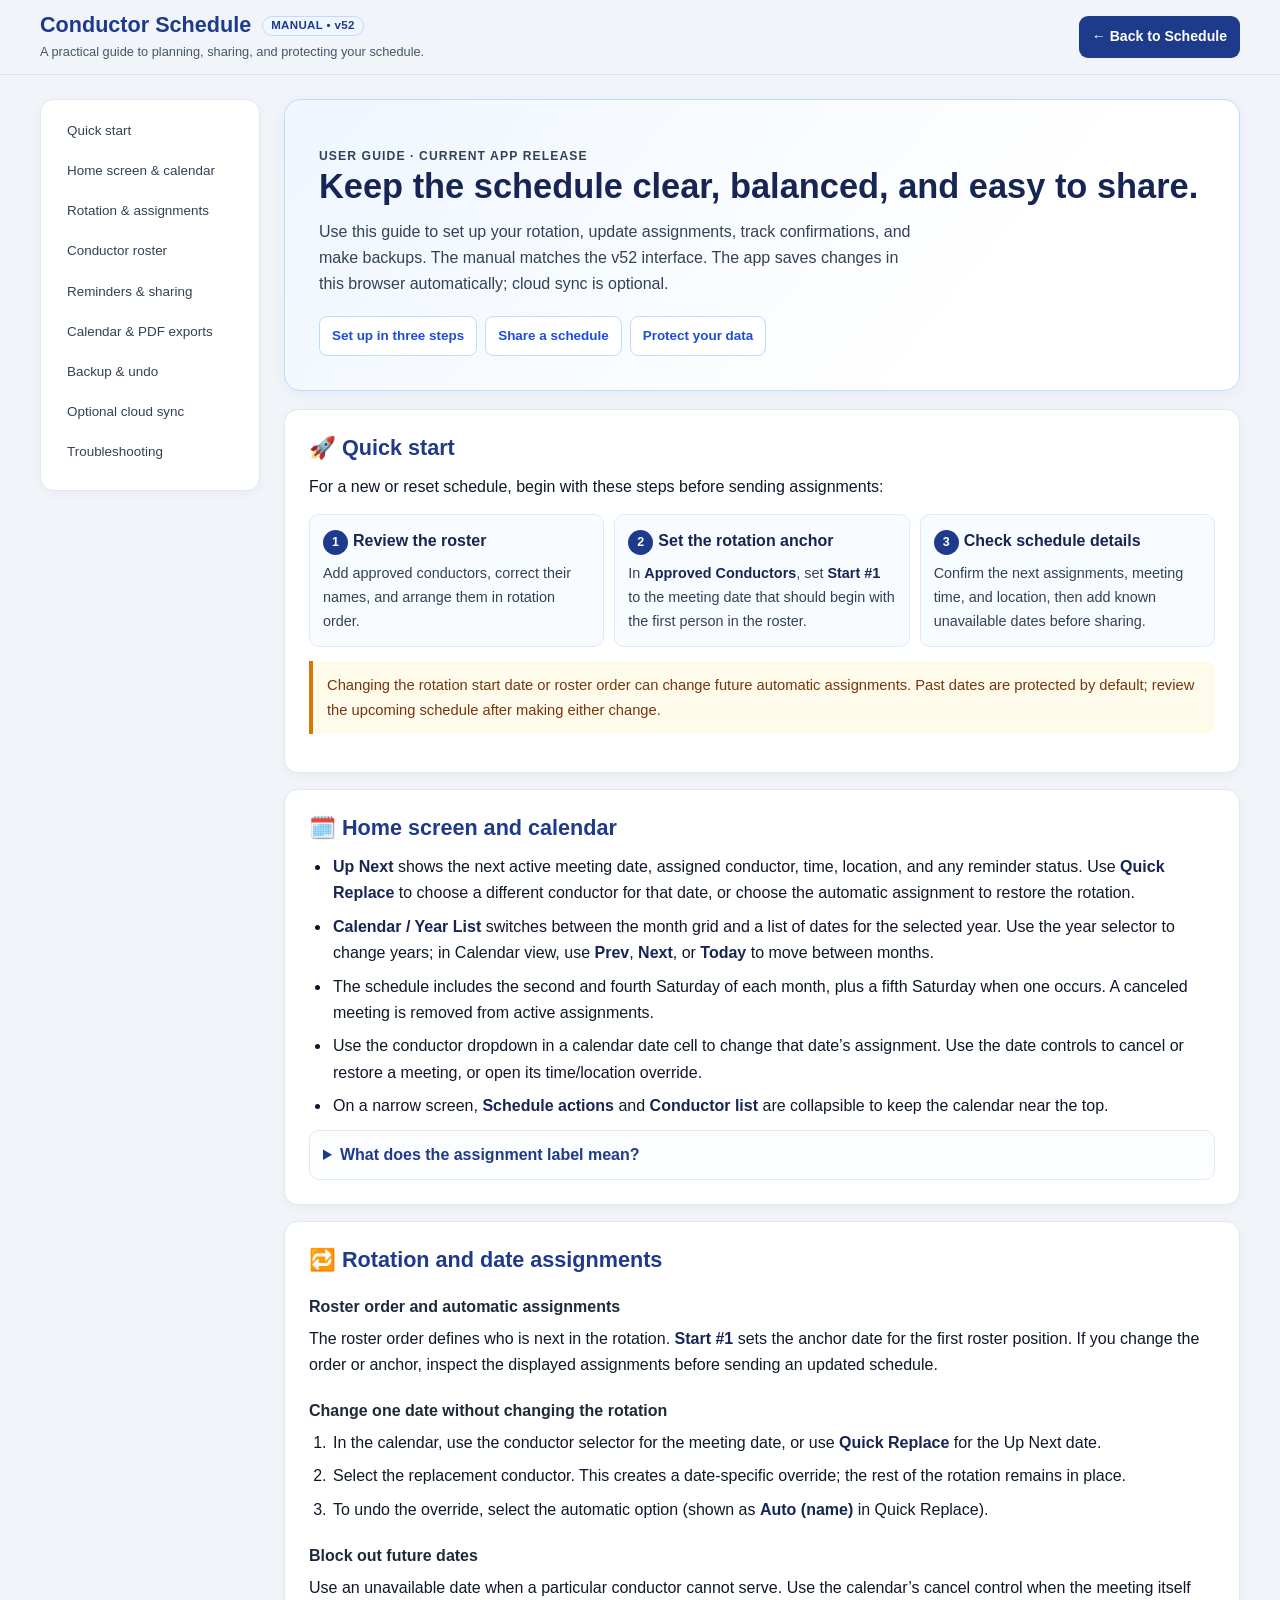
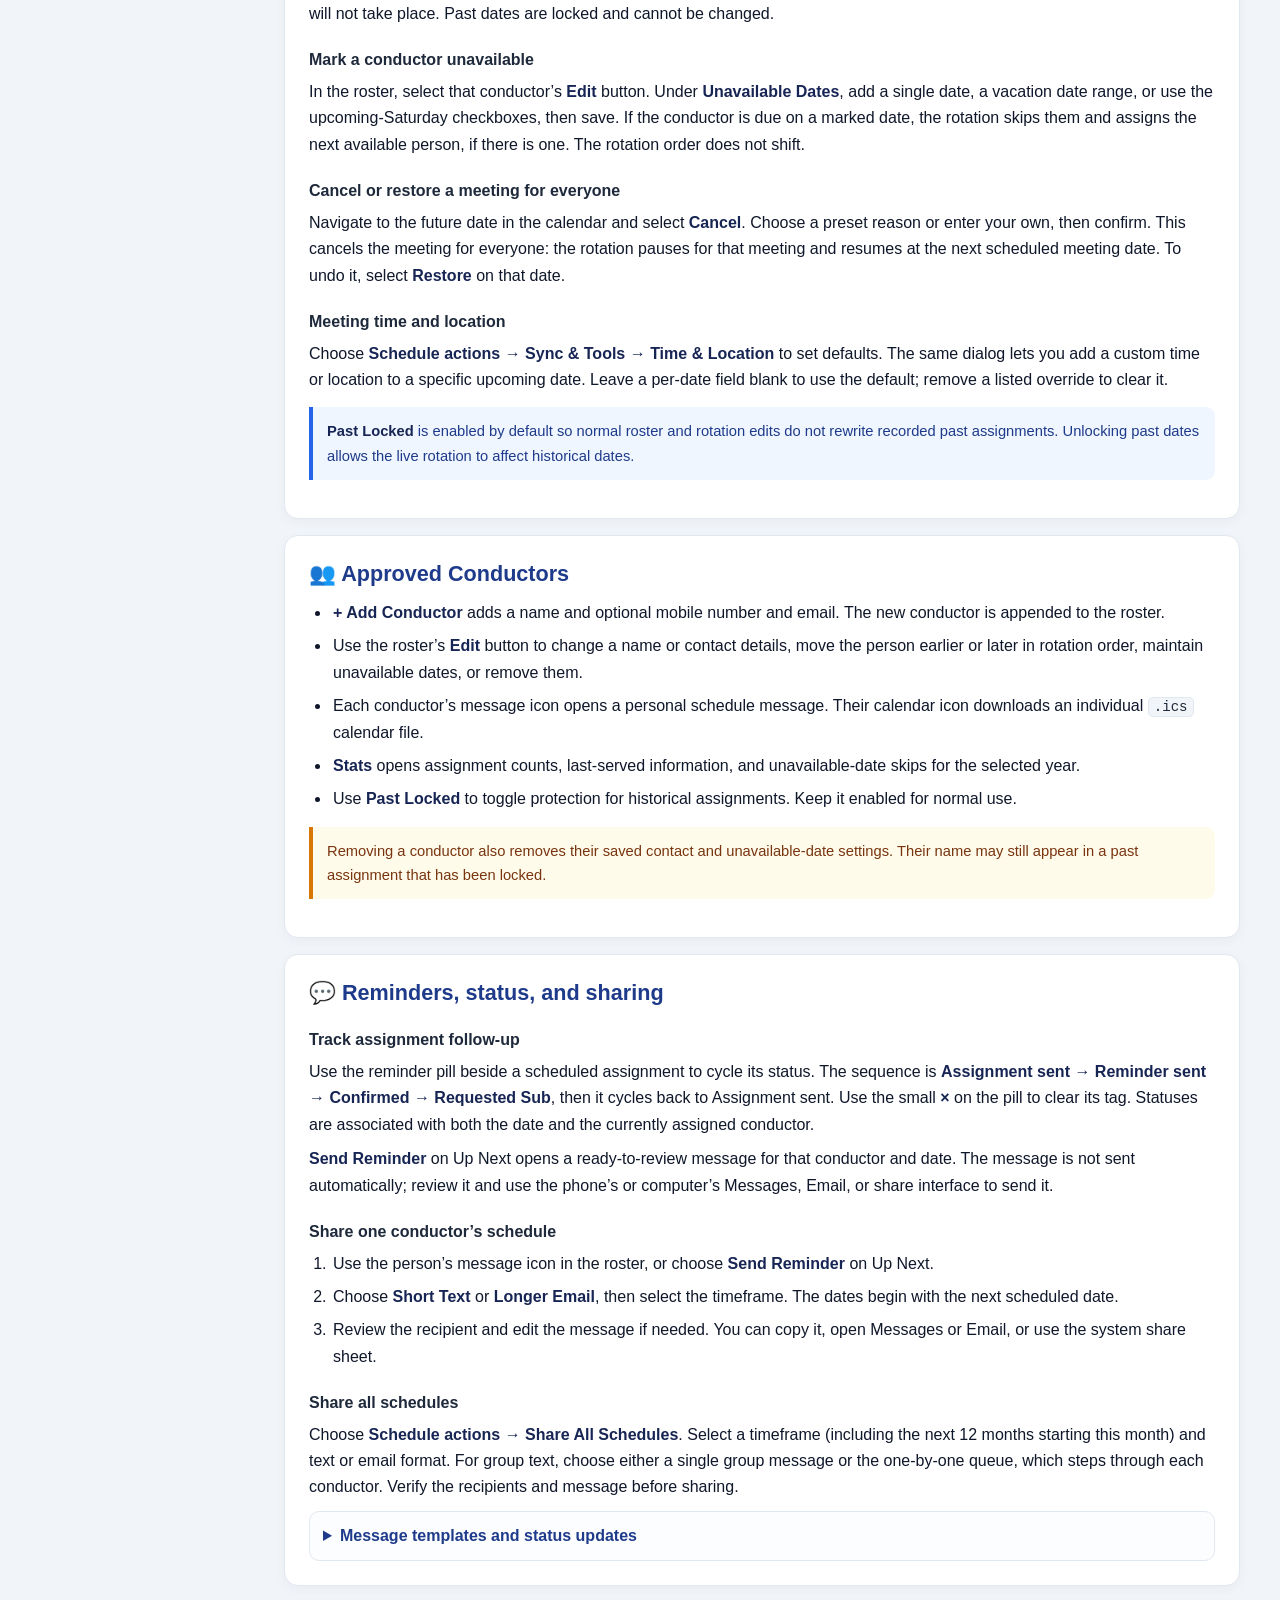
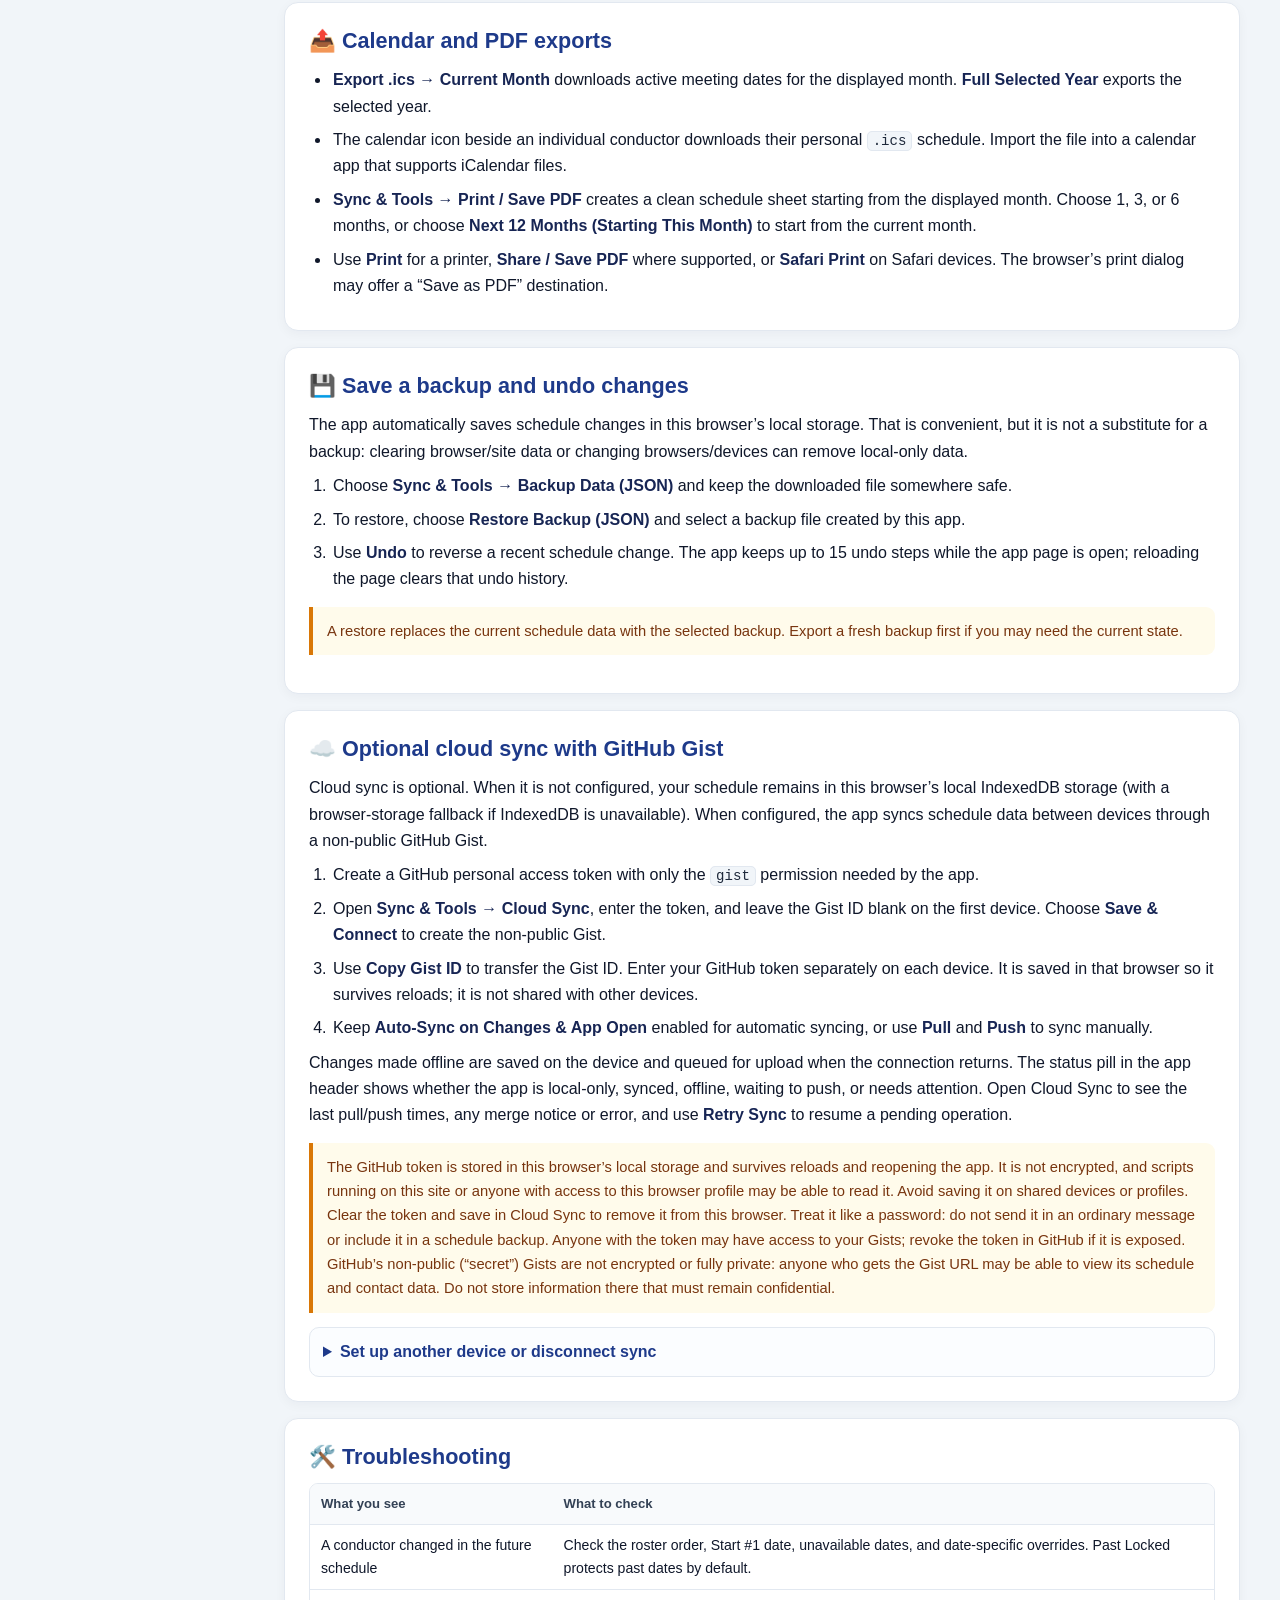
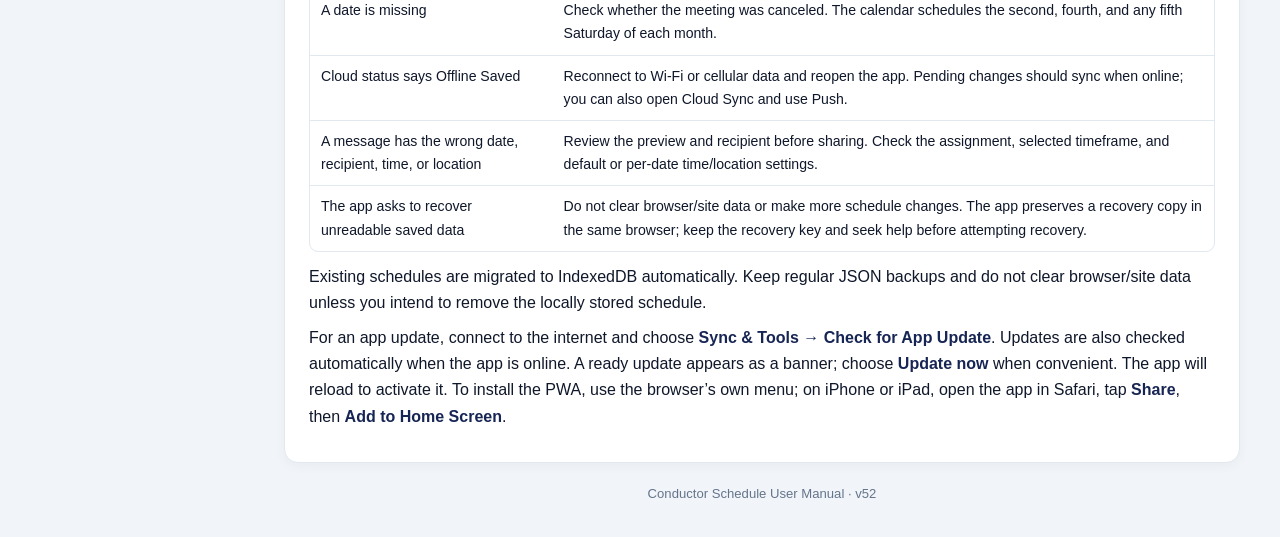
==== manual.html @ 6295aa7a "Added 12 month print option starting with the current month" ====
<!DOCTYPE html>
<html lang="en">
<head>
  <meta charset="UTF-8">
  <meta name="viewport" content="width=device-width, initial-scale=1.0, viewport-fit=cover">
  <meta name="theme-color" content="#f1f5f9">
  <meta name="description" content="How to manage the Conductor Schedule PWA: assignments, roster, reminders, exports, backups, and sync.">
  <title>Conductor Schedule — User Manual (v52)</title>
  <style>
    :root {
      color-scheme: light;
      --primary: #1e3a8a;
      --primary-dark: #172554;
      --accent: #2563eb;
      --green: #047857;
      --amber: #92400e;
      --red: #b91c1c;
      --bg: #f1f5f9;
      --surface: #ffffff;
      --text: #0f172a;
      --muted: #475569;
      --border: #cbd5e1;
      --soft-blue: #eff6ff;
      --soft-green: #ecfdf5;
      --soft-amber: #fffbeb;
    }

    * { box-sizing: border-box; }

    html { scroll-behavior: smooth; }

    body {
      margin: 0;
      padding: 0 18px calc(32px + env(safe-area-inset-bottom));
      background: var(--bg);
      color: var(--text);
      font: 16px/1.65 -apple-system, BlinkMacSystemFont, "Segoe UI", Roboto, Helvetica, Arial, sans-serif;
    }

    a { color: #1d4ed8; }
    a:focus-visible, summary:focus-visible {
      outline: 3px solid #60a5fa;
      outline-offset: 3px;
      border-radius: 4px;
    }

    .top-bar {
      position: sticky;
      top: 0;
      z-index: 5;
      margin: 0 -18px 24px;
      padding: calc(12px + env(safe-area-inset-top)) max(18px, calc((100vw - 1200px) / 2));
      border-bottom: 1px solid #dbe3ee;
      background: rgb(241 245 249 / 94%);
      backdrop-filter: blur(10px);
      display: flex;
      align-items: center;
      justify-content: space-between;
      gap: 12px;
    }

    .top-title { min-width: 0; }
    .top-title h1 {
      margin: 0;
      color: var(--primary);
      font-size: clamp(1.05rem, 3vw, 1.35rem);
      line-height: 1.2;
    }

    .top-subtitle { margin: 3px 0 0; color: var(--muted); font-size: 0.8rem; }

    .version-badge {
      display: inline-flex;
      vertical-align: middle;
      margin-left: 5px;
      padding: 2px 8px;
      border: 1px solid #bfdbfe;
      border-radius: 999px;
      background: var(--soft-blue);
      color: var(--primary);
      font-size: 0.72rem;
      font-weight: 800;
      letter-spacing: 0.03em;
    }

    .back-btn {
      flex: 0 0 auto;
      display: inline-flex;
      align-items: center;
      justify-content: center;
      min-height: 42px;
      padding: 8px 13px;
      border-radius: 9px;
      background: var(--primary);
      color: #fff;
      text-decoration: none;
      font-size: 0.88rem;
      font-weight: 700;
    }

    .back-btn:hover { background: var(--primary-dark); }

    .manual-shell {
      display: grid;
      grid-template-columns: 220px minmax(0, 1fr);
      gap: 24px;
      max-width: 1200px;
      margin: 0 auto;
      align-items: start;
    }

    .contents {
      position: sticky;
      top: 92px;
      padding: 16px;
      border: 1px solid #e2e8f0;
      border-radius: 14px;
      background: var(--surface);
      box-shadow: 0 3px 12px rgb(15 23 42 / 4%);
    }

    .contents ul {
      display: grid;
      gap: 3px;
      margin: 0;
      padding: 0;
      list-style: none;
    }

    .contents a {
      display: block;
      padding: 6px 8px;
      border-radius: 7px;
      color: #334155;
      font-size: 0.84rem;
      line-height: 1.35;
      text-decoration: none;
    }

    .contents a:hover { background: #f1f5f9; color: var(--primary); }

    .contents-summary {
      display: none;
      align-items: center;
      justify-content: space-between;
      gap: 10px;
      min-height: 40px;
      cursor: pointer;
      color: var(--primary);
      font-size: 0.9rem;
      font-weight: 750;
    }

    .contents-summary span:last-child {
      color: var(--muted);
      font-size: 0.76rem;
      font-weight: 600;
    }

    @media (min-width: 761px) {
      .contents-disclosure[open] > .contents-summary { display: none; }
      .contents-disclosure:not([open]) > .contents-summary { display: flex; }
    }

    main { min-width: 0; }

    .hero {
      margin-bottom: 18px;
      padding: clamp(20px, 4vw, 34px);
      border: 1px solid #bfdbfe;
      border-radius: 16px;
      background: linear-gradient(130deg, #eff6ff, #fff 72%);
      box-shadow: 0 4px 16px rgb(30 58 138 / 5%);
    }

    .eyebrow {
      margin: 0 0 7px;
      color: #1d4ed8;
      font-size: 0.76rem;
      font-weight: 800;
      letter-spacing: 0.09em;
      text-transform: uppercase;
    }

    .hero h2 {
      margin: 0;
      color: var(--primary-dark);
      font-size: clamp(1.5rem, 4vw, 2.15rem);
      line-height: 1.18;
    }

    .hero > p {
      max-width: 68ch;
      margin: 12px 0 0;
      color: #334155;
    }

    .hero-links { display: flex; flex-wrap: wrap; gap: 8px; margin-top: 18px; }

    .hero-links a {
      display: inline-flex;
      min-height: 40px;
      align-items: center;
      padding: 7px 12px;
      border: 1px solid #bfdbfe;
      border-radius: 8px;
      background: #fff;
      font-size: 0.84rem;
      font-weight: 700;
      text-decoration: none;
    }

    .section-card {
      scroll-margin-top: 84px;
      margin-bottom: 16px;
      padding: clamp(17px, 3vw, 24px);
      border: 1px solid #e2e8f0;
      border-radius: 14px;
      background: var(--surface);
      box-shadow: 0 3px 12px rgb(15 23 42 / 4%);
    }

    .section-card > h2 {
      display: flex;
      align-items: center;
      gap: 9px;
      margin: 0 0 12px;
      color: var(--primary);
      font-size: clamp(1.12rem, 2.5vw, 1.35rem);
      line-height: 1.3;
    }

    h3 {
      margin: 22px 0 6px;
      color: #1e293b;
      font-size: 1rem;
      line-height: 1.35;
    }

    p { margin: 8px 0; }
    ul, ol { margin: 8px 0 0; padding-left: 22px; }
    li { margin: 0 0 7px; padding-left: 2px; }
    strong { color: #172554; }

    code {
      padding: 1px 5px;
      border: 1px solid #e2e8f0;
      border-radius: 5px;
      background: #f1f5f9;
      color: #1e293b;
      font: 0.88em ui-monospace, SFMono-Regular, Menlo, Consolas, monospace;
    }

    .steps {
      display: grid;
      grid-template-columns: repeat(3, minmax(0, 1fr));
      gap: 10px;
      margin-top: 14px;
    }

    .step {
      padding: 13px;
      border: 1px solid #dbeafe;
      border-radius: 10px;
      background: #f8fbff;
    }

    .step-number {
      display: inline-grid;
      width: 25px;
      height: 25px;
      margin-right: 5px;
      place-items: center;
      border-radius: 50%;
      background: var(--primary);
      color: white;
      font-size: 0.78rem;
      font-weight: 800;
    }

    .step p { margin: 7px 0 0; color: #334155; font-size: 0.9rem; }

    .callout {
      margin: 14px 0;
      padding: 12px 14px;
      border-left: 4px solid var(--accent);
      border-radius: 0 9px 9px 0;
      background: var(--soft-blue);
      color: #1e3a8a;
      font-size: 0.92rem;
    }

    .callout.success { border-color: var(--green); background: var(--soft-green); color: #065f46; }
    .callout.warning { border-color: #d97706; background: var(--soft-amber); color: #78350f; }

    details.guide-detail {
      margin-top: 10px;
      border: 1px solid #e2e8f0;
      border-radius: 10px;
      background: #fbfdff;
    }

    details.guide-detail > summary {
      cursor: pointer;
      padding: 11px 13px;
      color: var(--primary);
      font-weight: 750;
    }

    details.guide-detail > div { padding: 0 14px 14px; }

    .table-wrap {
      overflow-x: auto;
      margin: 12px 0;
      border: 1px solid #e2e8f0;
      border-radius: 9px;
    }

    table {
      width: 100%;
      min-width: 480px;
      border-collapse: collapse;
      font-size: 0.88rem;
    }

    th, td { padding: 9px 11px; border-bottom: 1px solid #e2e8f0; text-align: left; vertical-align: top; }
    th { background: #f8fafc; color: #334155; font-size: 0.82rem; }
    tr:last-child td { border-bottom: 0; }

    .footer-note {
      margin: 20px 4px 0;
      color: #64748b;
      font-size: 0.82rem;
      text-align: center;
    }

    @media (max-width: 760px) {
      body { padding-right: 12px; padding-left: 12px; }
      .top-bar {
        margin-right: -12px;
        margin-left: -12px;
        margin-bottom: 10px;
        padding: calc(8px + env(safe-area-inset-top)) 12px 8px;
      }
      .top-subtitle { margin-top: 1px; }
      .manual-shell { grid-template-columns: minmax(0, 1fr); gap: 8px; }
      .contents { position: static; padding: 8px 12px; }
      .contents-summary { display: flex; }
      .contents-disclosure[open] > ul { margin-top: 6px; }
      .contents ul { grid-template-columns: repeat(2, minmax(0, 1fr)); gap: 2px 6px; }
      .contents a { min-height: 38px; display: flex; align-items: center; }
      .steps { grid-template-columns: 1fr; }
      .section-card { scroll-margin-top: 76px; }
    }

    @media (max-width: 420px) {
      .top-bar { align-items: flex-start; }
      .top-subtitle { max-width: 22ch; }
      .back-btn { min-height: 40px; padding: 7px 9px; font-size: 0.8rem; }
      .contents ul { grid-template-columns: 1fr 1fr; }
    }

    @media print {
      body { max-width: none; padding: 0; background: #fff; font-size: 11pt; }
      .top-bar { position: static; margin: 0 0 18px; padding: 0 0 10px; background: #fff; }
      .back-btn, .contents, .hero-links { display: none; }
      .manual-shell { display: block; max-width: none; }
      .hero, .section-card { break-inside: avoid; box-shadow: none; }
      details.guide-detail > div { display: block; }
      details.guide-detail > summary { list-style: none; }
      a { color: inherit; text-decoration: none; }
    }
  </style>
</head>
<body>
  <header class="top-bar">
    <div class="top-title">
      <h1>Conductor Schedule <span class="version-badge">MANUAL • v52</span></h1>
      <p class="top-subtitle">A practical guide to planning, sharing, and protecting your schedule.</p>
    </div>
    <a href="./index.html" class="back-btn" onclick="if (window.opener) { window.close(); return false; }">← Back to Schedule</a>
  </header>

  <div class="manual-shell">
    <nav class="contents" aria-label="Manual contents">
      <details id="contentsDisclosure" class="contents-disclosure" open>
        <summary class="contents-summary"><span>In this guide</span><span>9 topics</span></summary>
        <ul>
          <li><a href="#quick-start">Quick start</a></li>
          <li><a href="#home-screen">Home screen &amp; calendar</a></li>
          <li><a href="#rotation">Rotation &amp; assignments</a></li>
          <li><a href="#roster">Conductor roster</a></li>
          <li><a href="#messages">Reminders &amp; sharing</a></li>
          <li><a href="#exports">Calendar &amp; PDF exports</a></li>
          <li><a href="#backup">Backup &amp; undo</a></li>
          <li><a href="#sync">Optional cloud sync</a></li>
          <li><a href="#help">Troubleshooting</a></li>
        </ul>
      </details>
    </nav>

    <main>
      <section class="hero" aria-labelledby="manual-intro">
        <p class="eyebrow">User guide · Current app release</p>
        <h2 id="manual-intro">Keep the schedule clear, balanced, and easy to share.</h2>
        <p>
          Use this guide to set up your rotation, update assignments, track confirmations, and make backups.
          The manual matches the v52 interface. The app saves changes in this browser automatically; cloud
          sync is optional.
        </p>
        <div class="hero-links">
          <a href="#quick-start">Set up in three steps</a>
          <a href="#messages">Share a schedule</a>
          <a href="#backup">Protect your data</a>
        </div>
      </section>

      <section id="quick-start" class="section-card">
        <h2>🚀 Quick start</h2>
        <p>For a new or reset schedule, begin with these steps before sending assignments:</p>
        <div class="steps">
          <div class="step">
            <span class="step-number">1</span><strong>Review the roster</strong>
            <p>Add approved conductors, correct their names, and arrange them in rotation order.</p>
          </div>
          <div class="step">
            <span class="step-number">2</span><strong>Set the rotation anchor</strong>
            <p>In <strong>Approved Conductors</strong>, set <strong>Start #1</strong> to the meeting date that should begin with the first person in the roster.</p>
          </div>
          <div class="step">
            <span class="step-number">3</span><strong>Check schedule details</strong>
            <p>Confirm the next assignments, meeting time, and location, then add known unavailable dates before sharing.</p>
          </div>
        </div>
        <div class="callout warning">
          Changing the rotation start date or roster order can change future automatic assignments.
          Past dates are protected by default; review the upcoming schedule after making either change.
        </div>
      </section>

      <section id="home-screen" class="section-card">
        <h2>🗓️ Home screen and calendar</h2>
        <ul>
          <li><strong>Up Next</strong> shows the next active meeting date, assigned conductor, time, location, and any reminder status. Use <strong>Quick Replace</strong> to choose a different conductor for that date, or choose the automatic assignment to restore the rotation.</li>
          <li><strong>Calendar / Year List</strong> switches between the month grid and a list of dates for the selected year. Use the year selector to change years; in Calendar view, use <strong>Prev</strong>, <strong>Next</strong>, or <strong>Today</strong> to move between months.</li>
          <li>The schedule includes the second and fourth Saturday of each month, plus a fifth Saturday when one occurs. A canceled meeting is removed from active assignments.</li>
          <li>Use the conductor dropdown in a calendar date cell to change that date’s assignment. Use the date controls to cancel or restore a meeting, or open its time/location override.</li>
          <li>On a narrow screen, <strong>Schedule actions</strong> and <strong>Conductor list</strong> are collapsible to keep the calendar near the top.</li>
        </ul>
        <details class="guide-detail">
          <summary>What does the assignment label mean?</summary>
          <div>
            <ul>
              <li><strong>Auto</strong> means the conductor comes from the current roster rotation.</li>
              <li><strong>Override</strong> means a conductor was selected specifically for that date.</li>
              <li><strong>Reassigned</strong> means the automatic rotation skipped one or more conductors marked unavailable for that date.</li>
              <li><strong>Locked</strong> indicates a past assignment protected from rotation changes. Use <strong>Past Locked</strong> in the roster panel to change the history-lock setting.</li>
            </ul>
          </div>
        </details>
      </section>

      <section id="rotation" class="section-card">
        <h2>🔁 Rotation and date assignments</h2>
        <h3>Roster order and automatic assignments</h3>
        <p>
          The roster order defines who is next in the rotation. <strong>Start #1</strong> sets the anchor date for
          the first roster position. If you change the order or anchor, inspect the displayed assignments before
          sending an updated schedule.
        </p>

        <h3>Change one date without changing the rotation</h3>
        <ol>
          <li>In the calendar, use the conductor selector for the meeting date, or use <strong>Quick Replace</strong> for the Up Next date.</li>
          <li>Select the replacement conductor. This creates a date-specific override; the rest of the rotation remains in place.</li>
          <li>To undo the override, select the automatic option (shown as <strong>Auto (name)</strong> in Quick Replace).</li>
        </ol>

        <h3>Block out future dates</h3>
        <p>
          Use an unavailable date when a particular conductor cannot serve. Use the calendar’s cancel control when
          the meeting itself will not take place. Past dates are locked and cannot be changed.
        </p>

        <h3>Mark a conductor unavailable</h3>
        <p>
          In the roster, select that conductor’s <strong>Edit</strong> button. Under <strong>Unavailable Dates</strong>,
          add a single date, a vacation date range, or use the upcoming-Saturday checkboxes, then save. If the
          conductor is due on a marked date, the rotation skips them and assigns the next available person, if
          there is one. The rotation order does not shift.
        </p>

        <h3>Cancel or restore a meeting for everyone</h3>
        <p>
          Navigate to the future date in the calendar and select <strong>Cancel</strong>. Choose a preset reason
          or enter your own, then confirm. This cancels the meeting for everyone: the rotation pauses for that
          meeting and resumes at the next scheduled meeting date. To undo it, select <strong>Restore</strong> on
          that date.
        </p>

        <h3>Meeting time and location</h3>
        <p>
          Choose <strong>Schedule actions → Sync &amp; Tools → Time &amp; Location</strong> to set defaults.
          The same dialog lets you add a custom time or location to a specific upcoming date. Leave a per-date
          field blank to use the default; remove a listed override to clear it.
        </p>

        <div class="callout">
          <strong>Past Locked</strong> is enabled by default so normal roster and rotation edits do not rewrite
          recorded past assignments. Unlocking past dates allows the live rotation to affect historical dates.
        </div>
      </section>

      <section id="roster" class="section-card">
        <h2>👥 Approved Conductors</h2>
        <ul>
          <li><strong>+ Add Conductor</strong> adds a name and optional mobile number and email. The new conductor is appended to the roster.</li>
          <li>Use the roster’s <strong>Edit</strong> button to change a name or contact details, move the person earlier or later in rotation order, maintain unavailable dates, or remove them.</li>
          <li>Each conductor’s message icon opens a personal schedule message. Their calendar icon downloads an individual <code>.ics</code> calendar file.</li>
          <li><strong>Stats</strong> opens assignment counts, last-served information, and unavailable-date skips for the selected year.</li>
          <li>Use <strong>Past Locked</strong> to toggle protection for historical assignments. Keep it enabled for normal use.</li>
        </ul>
        <div class="callout warning">
          Removing a conductor also removes their saved contact and unavailable-date settings. Their name may
          still appear in a past assignment that has been locked.
        </div>
      </section>

      <section id="messages" class="section-card">
        <h2>💬 Reminders, status, and sharing</h2>
        <h3>Track assignment follow-up</h3>
        <p>
          Use the reminder pill beside a scheduled assignment to cycle its status. The sequence is
          <strong>Assignment sent → Reminder sent → Confirmed → Requested Sub</strong>, then it cycles back to
          Assignment sent. Use the small <strong>×</strong> on the pill to clear its tag. Statuses are associated
          with both the date and the currently assigned conductor.
        </p>
        <p>
          <strong>Send Reminder</strong> on Up Next opens a ready-to-review message for that conductor and date.
          The message is not sent automatically; review it and use the phone’s or computer’s Messages, Email, or
          share interface to send it.
        </p>

        <h3>Share one conductor’s schedule</h3>
        <ol>
          <li>Use the person’s message icon in the roster, or choose <strong>Send Reminder</strong> on Up Next.</li>
          <li>Choose <strong>Short Text</strong> or <strong>Longer Email</strong>, then select the timeframe. The dates begin with the next scheduled date.</li>
          <li>Review the recipient and edit the message if needed. You can copy it, open Messages or Email, or use the system share sheet.</li>
        </ol>

        <h3>Share all schedules</h3>
        <p>
          Choose <strong>Schedule actions → Share All Schedules</strong>. Select a timeframe (including the next 12 months starting this month) and text or email
          format. For group text, choose either a single group message or the one-by-one queue, which steps
          through each conductor. Verify the recipients and message before sharing.
        </p>

        <details class="guide-detail">
          <summary>Message templates and status updates</summary>
          <div>
            <ul>
              <li>Edit the preview directly before sharing. <strong>Save as Default</strong> keeps the edited wording for future messages of that type; <strong>Reset Default</strong> restores the built-in wording.</li>
              <li>Templates support tags such as <code>{firstName}</code>, <code>{fullName}</code>, <code>{dates}</code>, <code>{defaultTime}</code>, and <code>{defaultLocation}</code>. Group messages also support <code>{schedules}</code> and <code>{timeframe}</code>.</li>
              <li>Messaging or sharing actions can update the assignment’s reminder tag. Check the pill after the external app opens and adjust the status if needed; opening another app does not guarantee that the message was sent.</li>
              <li>A <strong>Requested Sub</strong> tag records a request; it does not automatically select a replacement. Use Quick Replace or the date selector to change the assignment.</li>
            </ul>
          </div>
        </details>
      </section>

      <section id="exports" class="section-card">
        <h2>📤 Calendar and PDF exports</h2>
        <ul>
          <li><strong>Export .ics → Current Month</strong> downloads active meeting dates for the displayed month. <strong>Full Selected Year</strong> exports the selected year.</li>
          <li>The calendar icon beside an individual conductor downloads their personal <code>.ics</code> schedule. Import the file into a calendar app that supports iCalendar files.</li>
          <li><strong>Sync &amp; Tools → Print / Save PDF</strong> creates a clean schedule sheet starting from the displayed month. Choose 1, 3, or 6 months, or choose <strong>Next 12 Months (Starting This Month)</strong> to start from the current month.</li>
          <li>Use <strong>Print</strong> for a printer, <strong>Share / Save PDF</strong> where supported, or <strong>Safari Print</strong> on Safari devices. The browser’s print dialog may offer a “Save as PDF” destination.</li>
        </ul>
      </section>

      <section id="backup" class="section-card">
        <h2>💾 Save a backup and undo changes</h2>
        <p>
          The app automatically saves schedule changes in this browser’s local storage. That is convenient, but
          it is not a substitute for a backup: clearing browser/site data or changing browsers/devices can remove
          local-only data.
        </p>
        <ol>
          <li>Choose <strong>Sync &amp; Tools → Backup Data (JSON)</strong> and keep the downloaded file somewhere safe.</li>
          <li>To restore, choose <strong>Restore Backup (JSON)</strong> and select a backup file created by this app.</li>
          <li>Use <strong>Undo</strong> to reverse a recent schedule change. The app keeps up to 15 undo steps while the app page is open; reloading the page clears that undo history.</li>
        </ol>
        <div class="callout warning">
          A restore replaces the current schedule data with the selected backup. Export a fresh backup first if
          you may need the current state.
        </div>
      </section>

      <section id="sync" class="section-card">
        <h2>☁️ Optional cloud sync with GitHub Gist</h2>
        <p>
          Cloud sync is optional. When it is not configured, your schedule remains in this browser’s local
          IndexedDB storage (with a browser-storage fallback if IndexedDB is unavailable).
          When configured, the app syncs schedule data between devices through a non-public GitHub Gist.
        </p>
        <ol>
          <li>Create a GitHub personal access token with only the <code>gist</code> permission needed by the app.</li>
          <li>Open <strong>Sync &amp; Tools → Cloud Sync</strong>, enter the token, and leave the Gist ID blank on the first device. Choose <strong>Save &amp; Connect</strong> to create the non-public Gist.</li>
          <li>Use <strong>Copy Gist ID</strong> to transfer the Gist ID. Enter your GitHub token separately on each device. It is saved in that browser so it survives reloads; it is not shared with other devices.</li>
          <li>Keep <strong>Auto-Sync on Changes &amp; App Open</strong> enabled for automatic syncing, or use <strong>Pull</strong> and <strong>Push</strong> to sync manually.</li>
        </ol>
        <p>
          Changes made offline are saved on the device and queued for upload when the connection returns. The
          status pill in the app header shows whether the app is local-only, synced, offline, waiting to push,
          or needs attention. Open Cloud Sync to see the last pull/push times, any merge notice or error, and
          use <strong>Retry Sync</strong> to resume a pending operation.
        </p>
        <div class="callout warning">
          The GitHub token is stored in this browser’s local storage and survives reloads and reopening the app.
          It is not encrypted, and scripts running on this site or anyone with access to this browser profile
          may be able to read it. Avoid saving it on shared devices or profiles. Clear the token and save in
          Cloud Sync to remove it from this browser. Treat it like a password: do not send it in an ordinary
          message or include it in a schedule backup. Anyone with the token may have access to your
          Gists; revoke the token in GitHub if it is exposed. GitHub’s non-public
          (“secret”) Gists are not encrypted or fully private: anyone who gets the Gist URL may be able to view
          its schedule and contact data. Do not store information there that must remain confidential.
        </div>
        <details class="guide-detail">
          <summary>Set up another device or disconnect sync</summary>
          <div>
            <p>On another device, enter the same token and Gist ID in Cloud Sync settings, then save and connect. If the device already has schedule data, make a JSON backup before connecting.</p>
            <p>To disconnect this browser, clear the token field and save. This removes its saved token and Gist ID; it does not delete the GitHub Gist or disconnect other devices.</p>
          </div>
        </details>
      </section>

      <section id="help" class="section-card">
        <h2>🛠️ Troubleshooting</h2>
        <div class="table-wrap">
          <table>
            <thead>
              <tr><th>What you see</th><th>What to check</th></tr>
            </thead>
            <tbody>
              <tr>
                <td>A conductor changed in the future schedule</td>
                <td>Check the roster order, Start #1 date, unavailable dates, and date-specific overrides. Past Locked protects past dates by default.</td>
              </tr>
              <tr>
                <td>A date is missing</td>
                <td>Check whether the meeting was canceled. The calendar schedules the second, fourth, and any fifth Saturday of each month.</td>
              </tr>
              <tr>
                <td>Cloud status says Offline Saved</td>
                <td>Reconnect to Wi-Fi or cellular data and reopen the app. Pending changes should sync when online; you can also open Cloud Sync and use Push.</td>
              </tr>
              <tr>
                <td>A message has the wrong date, recipient, time, or location</td>
                <td>Review the preview and recipient before sharing. Check the assignment, selected timeframe, and default or per-date time/location settings.</td>
              </tr>
              <tr>
                <td>The app asks to recover unreadable saved data</td>
                <td>Do not clear browser/site data or make more schedule changes. The app preserves a recovery copy in the same browser; keep the recovery key and seek help before attempting recovery.</td>
              </tr>
            </tbody>
          </table>
        </div>
        <p>
          Existing schedules are migrated to IndexedDB automatically. Keep regular JSON backups and do not
          clear browser/site data unless you intend to remove the locally stored schedule.
        </p>
        <p>
          For an app update, connect to the internet and choose
          <strong>Sync &amp; Tools → Check for App Update</strong>. Updates are also checked automatically
          when the app is online. A ready update appears as a banner; choose <strong>Update now</strong> when
          convenient. The app will reload to activate it. To install the PWA, use the browser’s own menu; on
          iPhone or iPad, open the app in Safari, tap <strong>Share</strong>, then <strong>Add to Home Screen</strong>.
        </p>
      </section>

      <p class="footer-note">Conductor Schedule User Manual · v52</p>
    </main>
  </div>
  <script>
    if (window.matchMedia("(max-width: 760px)").matches) {
      document.getElementById("contentsDisclosure").open = false;
    }
  </script>
</body>
</html>
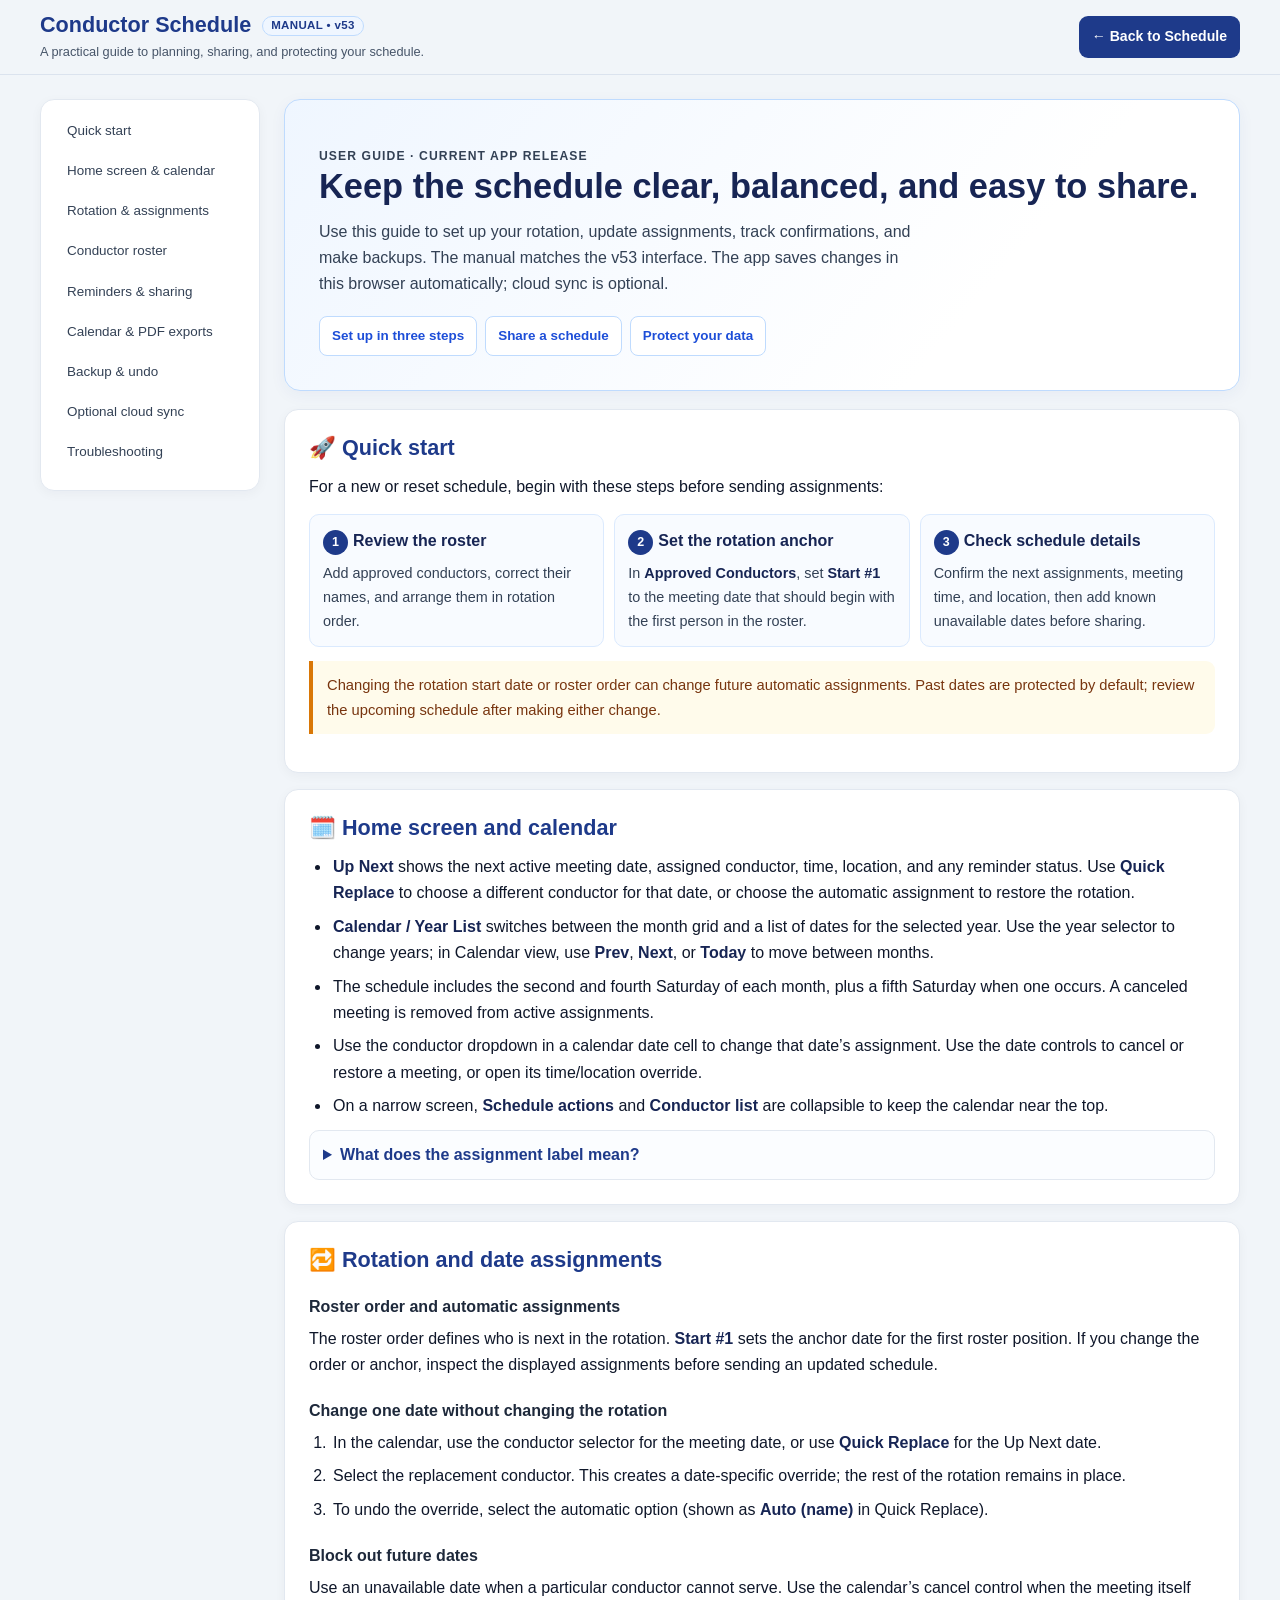
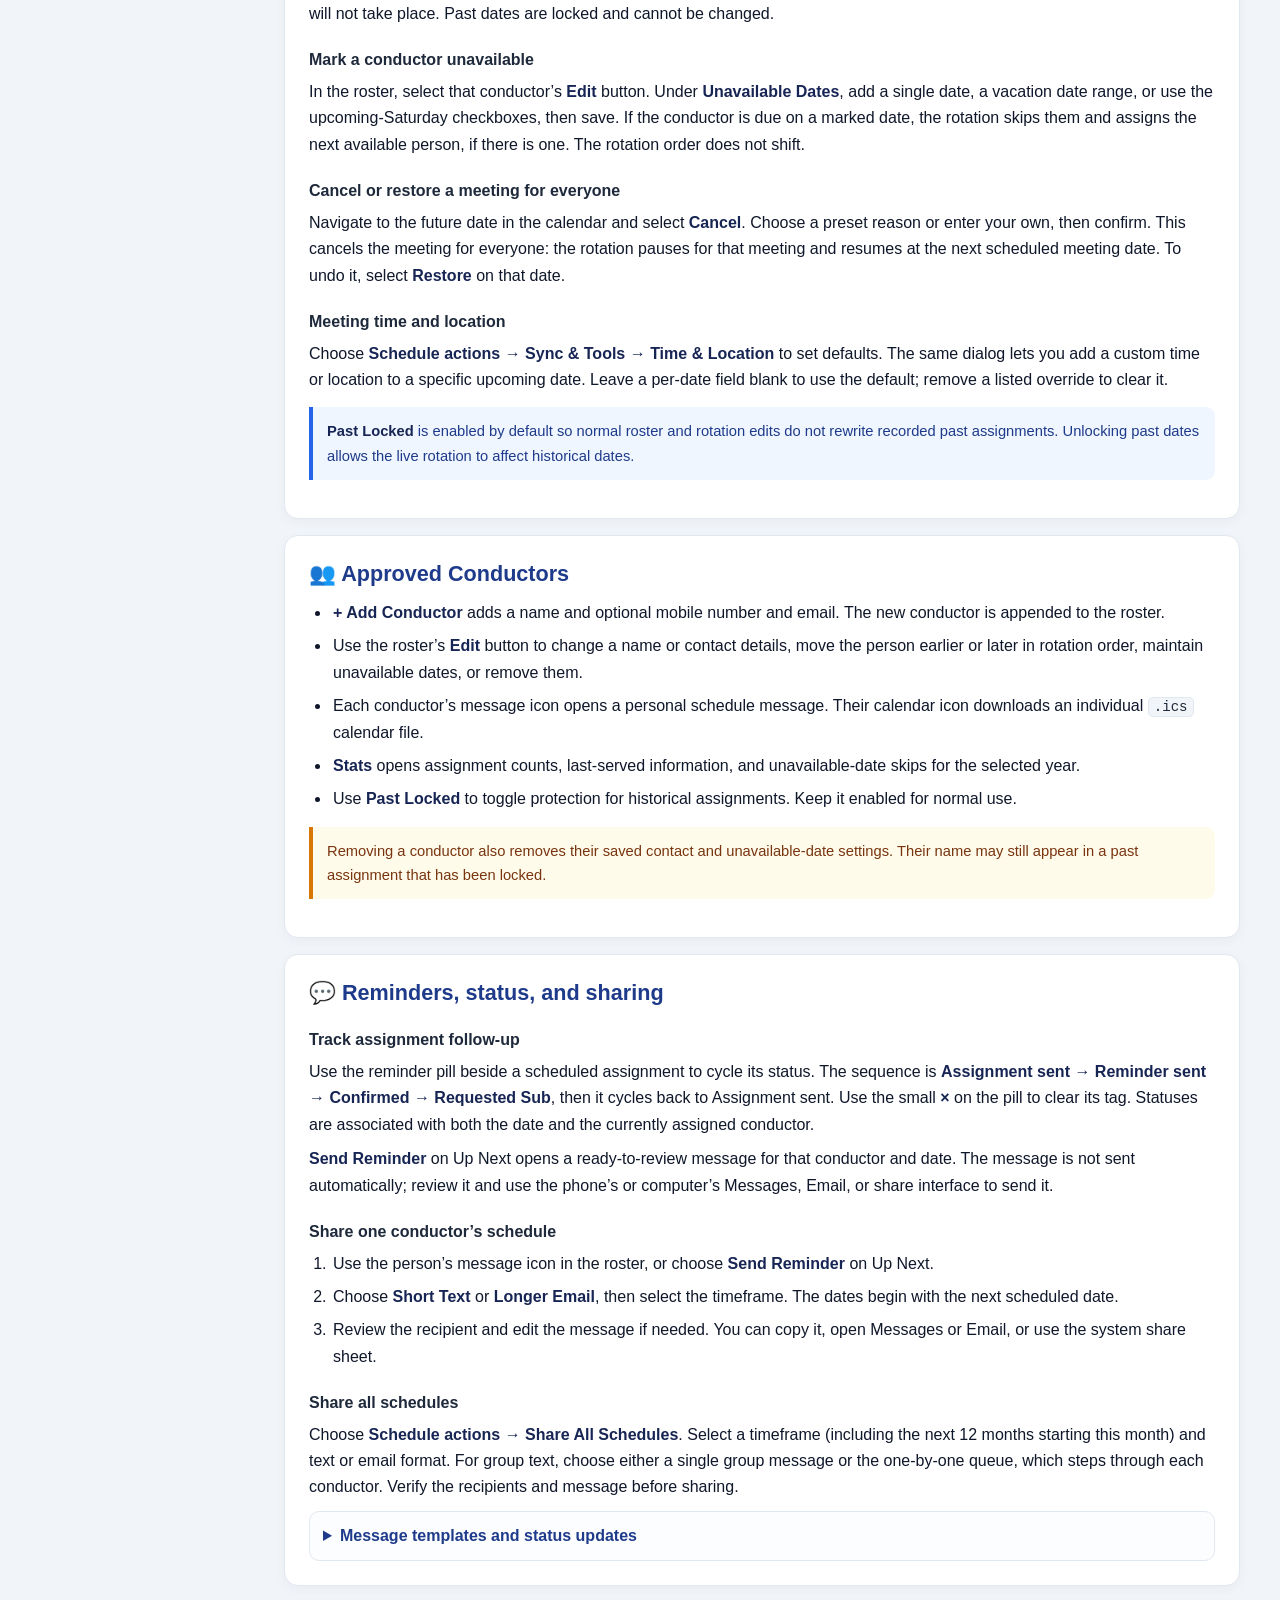
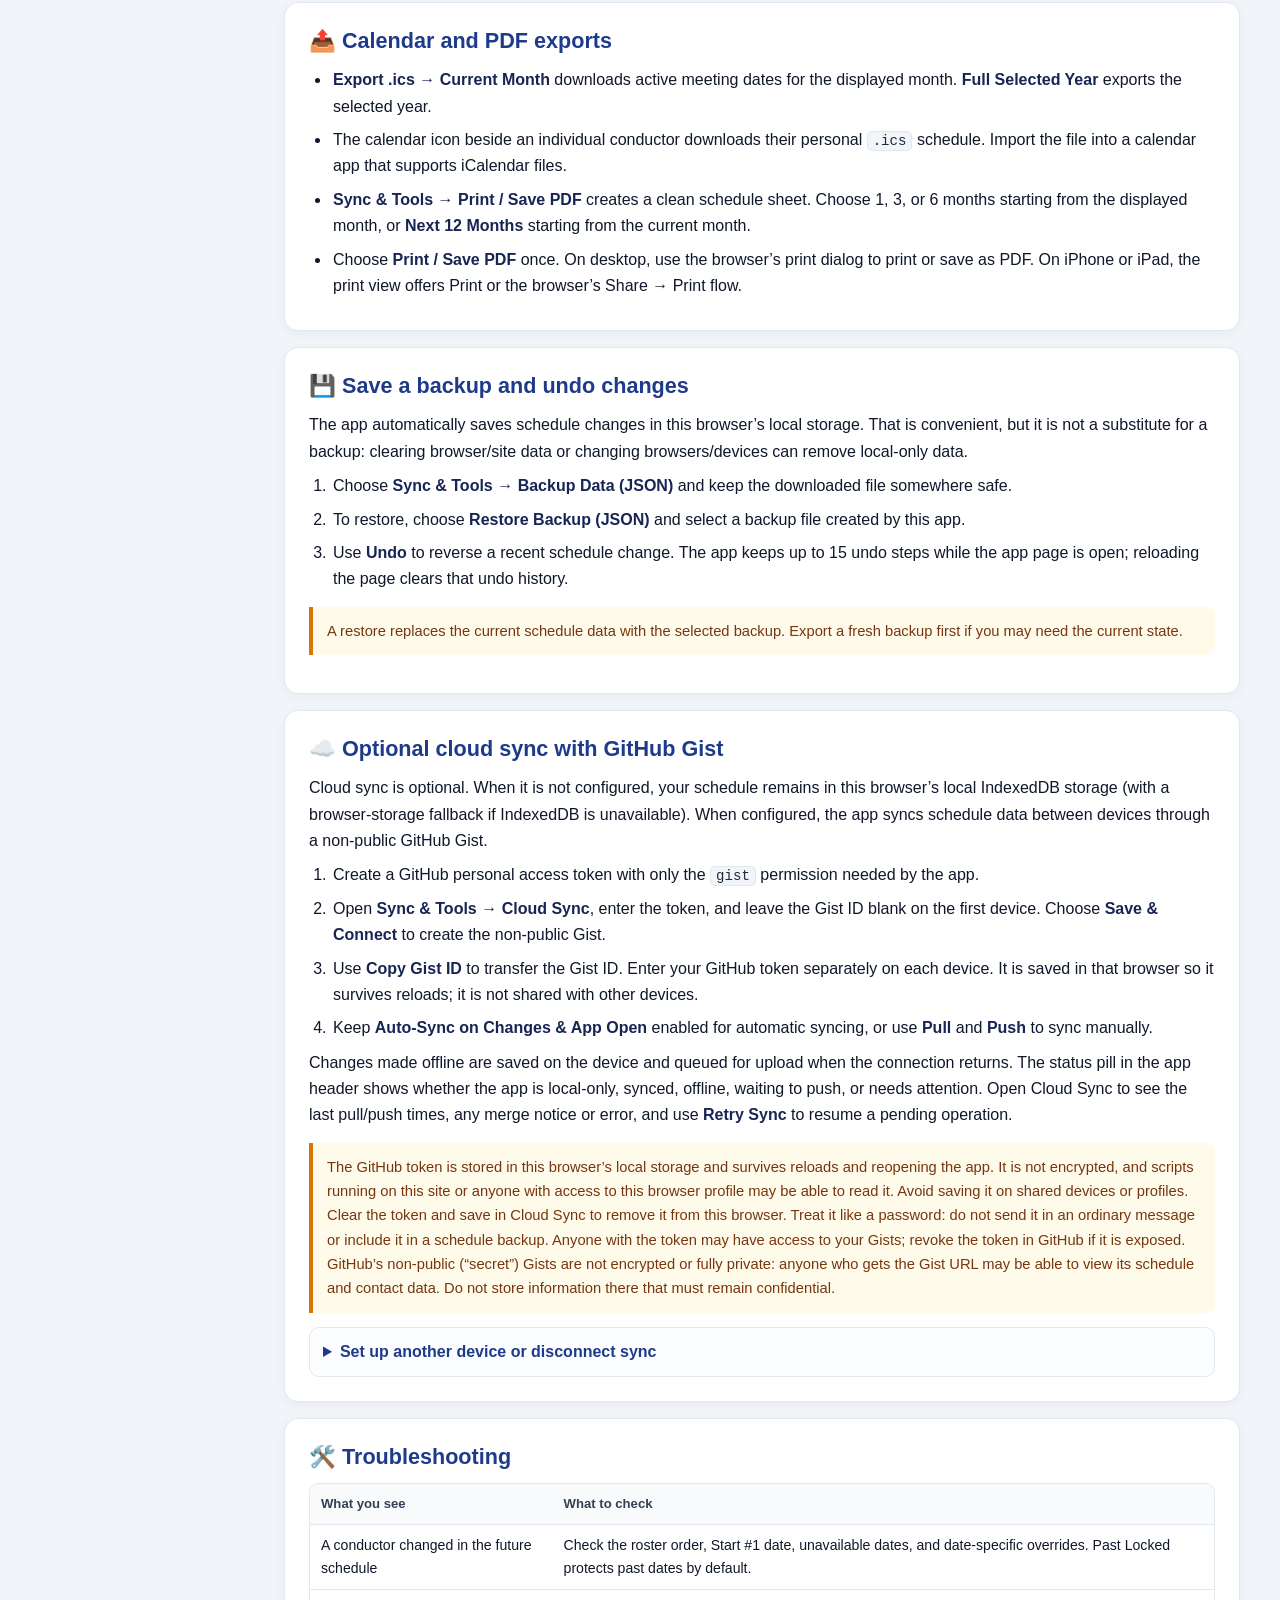
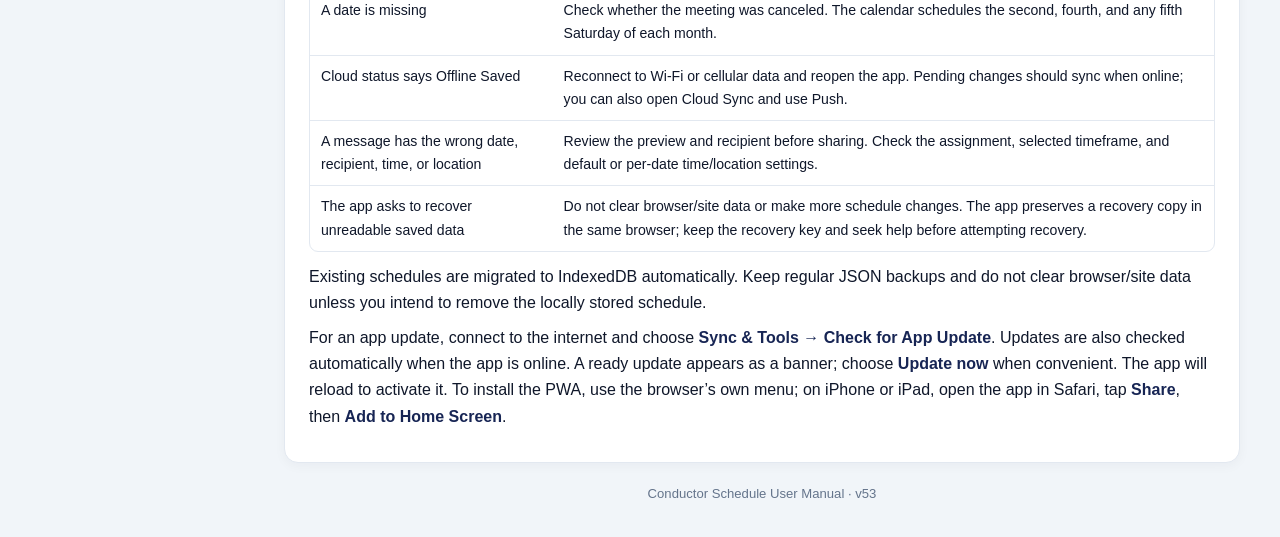
==== commit 94e7f403: "Updated print features" ====
--- a/manual.html
+++ b/manual.html
@@ -5,7 +5,7 @@
   <meta name="viewport" content="width=device-width, initial-scale=1.0, viewport-fit=cover">
   <meta name="theme-color" content="#f1f5f9">
   <meta name="description" content="How to manage the Conductor Schedule PWA: assignments, roster, reminders, exports, backups, and sync.">
-  <title>Conductor Schedule — User Manual (v52)</title>
+  <title>Conductor Schedule — User Manual (v53)</title>
   <style>
     :root {
       color-scheme: light;
@@ -375,7 +375,7 @@
 <body>
   <header class="top-bar">
     <div class="top-title">
-      <h1>Conductor Schedule <span class="version-badge">MANUAL • v52</span></h1>
+      <h1>Conductor Schedule <span class="version-badge">MANUAL • v53</span></h1>
       <p class="top-subtitle">A practical guide to planning, sharing, and protecting your schedule.</p>
     </div>
     <a href="./index.html" class="back-btn" onclick="if (window.opener) { window.close(); return false; }">← Back to Schedule</a>
@@ -405,7 +405,7 @@
         <h2 id="manual-intro">Keep the schedule clear, balanced, and easy to share.</h2>
         <p>
           Use this guide to set up your rotation, update assignments, track confirmations, and make backups.
-          The manual matches the v52 interface. The app saves changes in this browser automatically; cloud
+          The manual matches the v53 interface. The app saves changes in this browser automatically; cloud
           sync is optional.
         </p>
         <div class="hero-links">
@@ -573,8 +573,8 @@
         <ul>
           <li><strong>Export .ics → Current Month</strong> downloads active meeting dates for the displayed month. <strong>Full Selected Year</strong> exports the selected year.</li>
           <li>The calendar icon beside an individual conductor downloads their personal <code>.ics</code> schedule. Import the file into a calendar app that supports iCalendar files.</li>
-          <li><strong>Sync &amp; Tools → Print / Save PDF</strong> creates a clean schedule sheet starting from the displayed month. Choose 1, 3, or 6 months, or choose <strong>Next 12 Months (Starting This Month)</strong> to start from the current month.</li>
-          <li>Use <strong>Print</strong> for a printer, <strong>Share / Save PDF</strong> where supported, or <strong>Safari Print</strong> on Safari devices. The browser’s print dialog may offer a “Save as PDF” destination.</li>
+          <li><strong>Sync &amp; Tools → Print / Save PDF</strong> creates a clean schedule sheet. Choose 1, 3, or 6 months starting from the displayed month, or <strong>Next 12 Months</strong> starting from the current month.</li>
+          <li>Choose <strong>Print / Save PDF</strong> once. On desktop, use the browser’s print dialog to print or save as PDF. On iPhone or iPad, the print view offers Print or the browser’s Share → Print flow.</li>
         </ul>
       </section>
 
@@ -678,7 +678,7 @@
         </p>
       </section>
 
-      <p class="footer-note">Conductor Schedule User Manual · v52</p>
+      <p class="footer-note">Conductor Schedule User Manual · v53</p>
     </main>
   </div>
   <script>
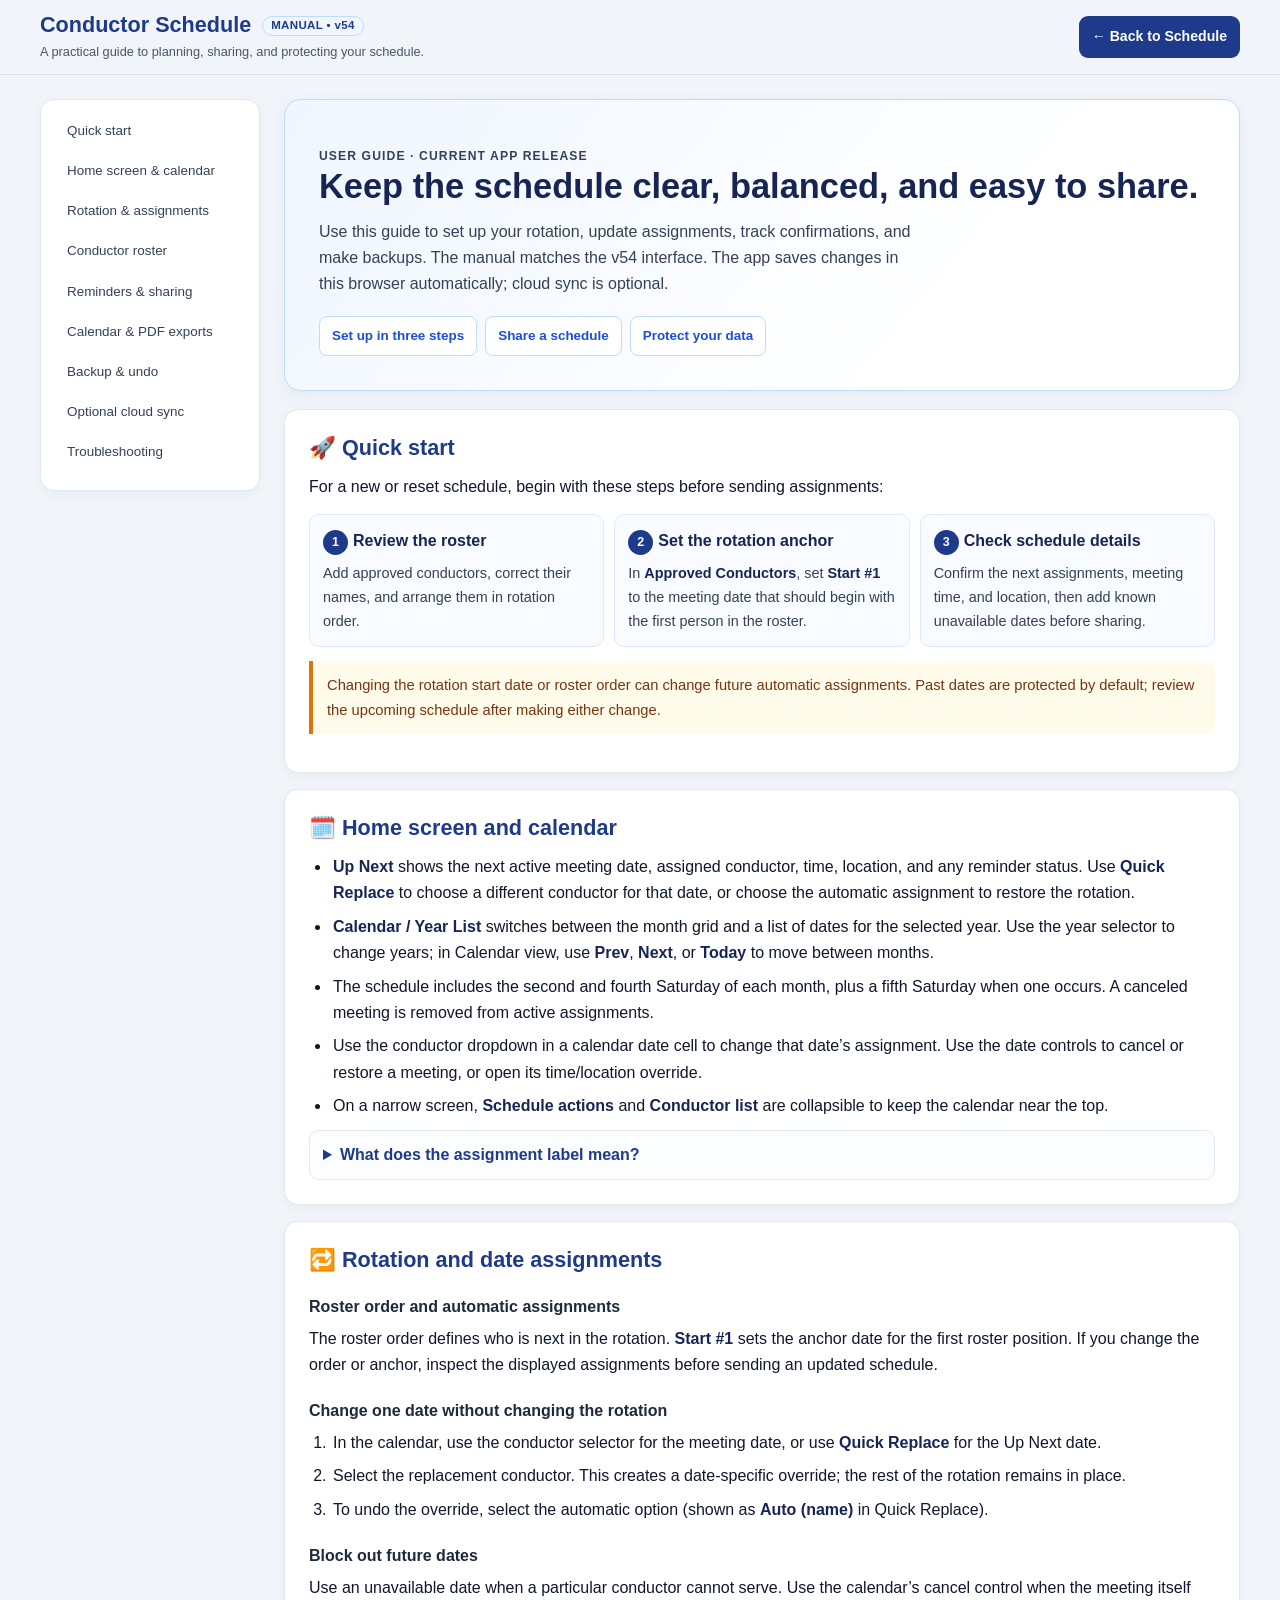
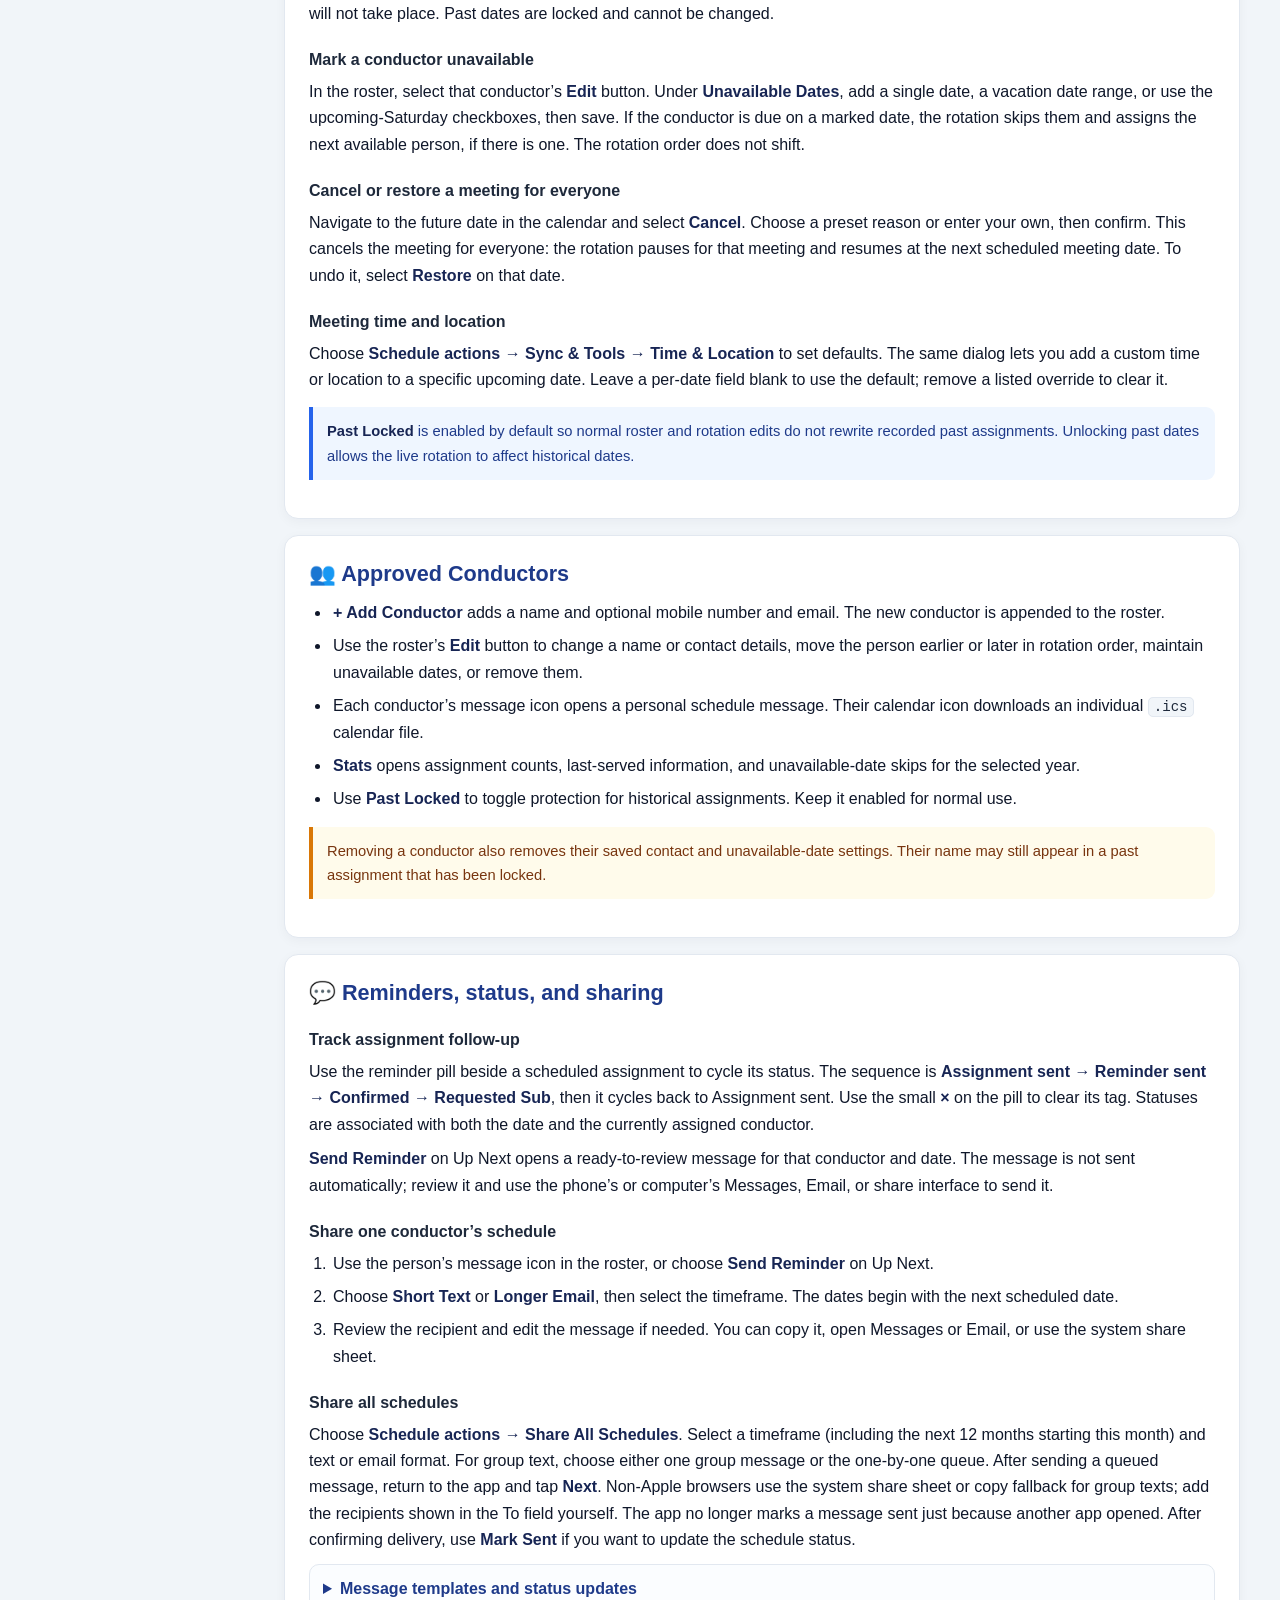
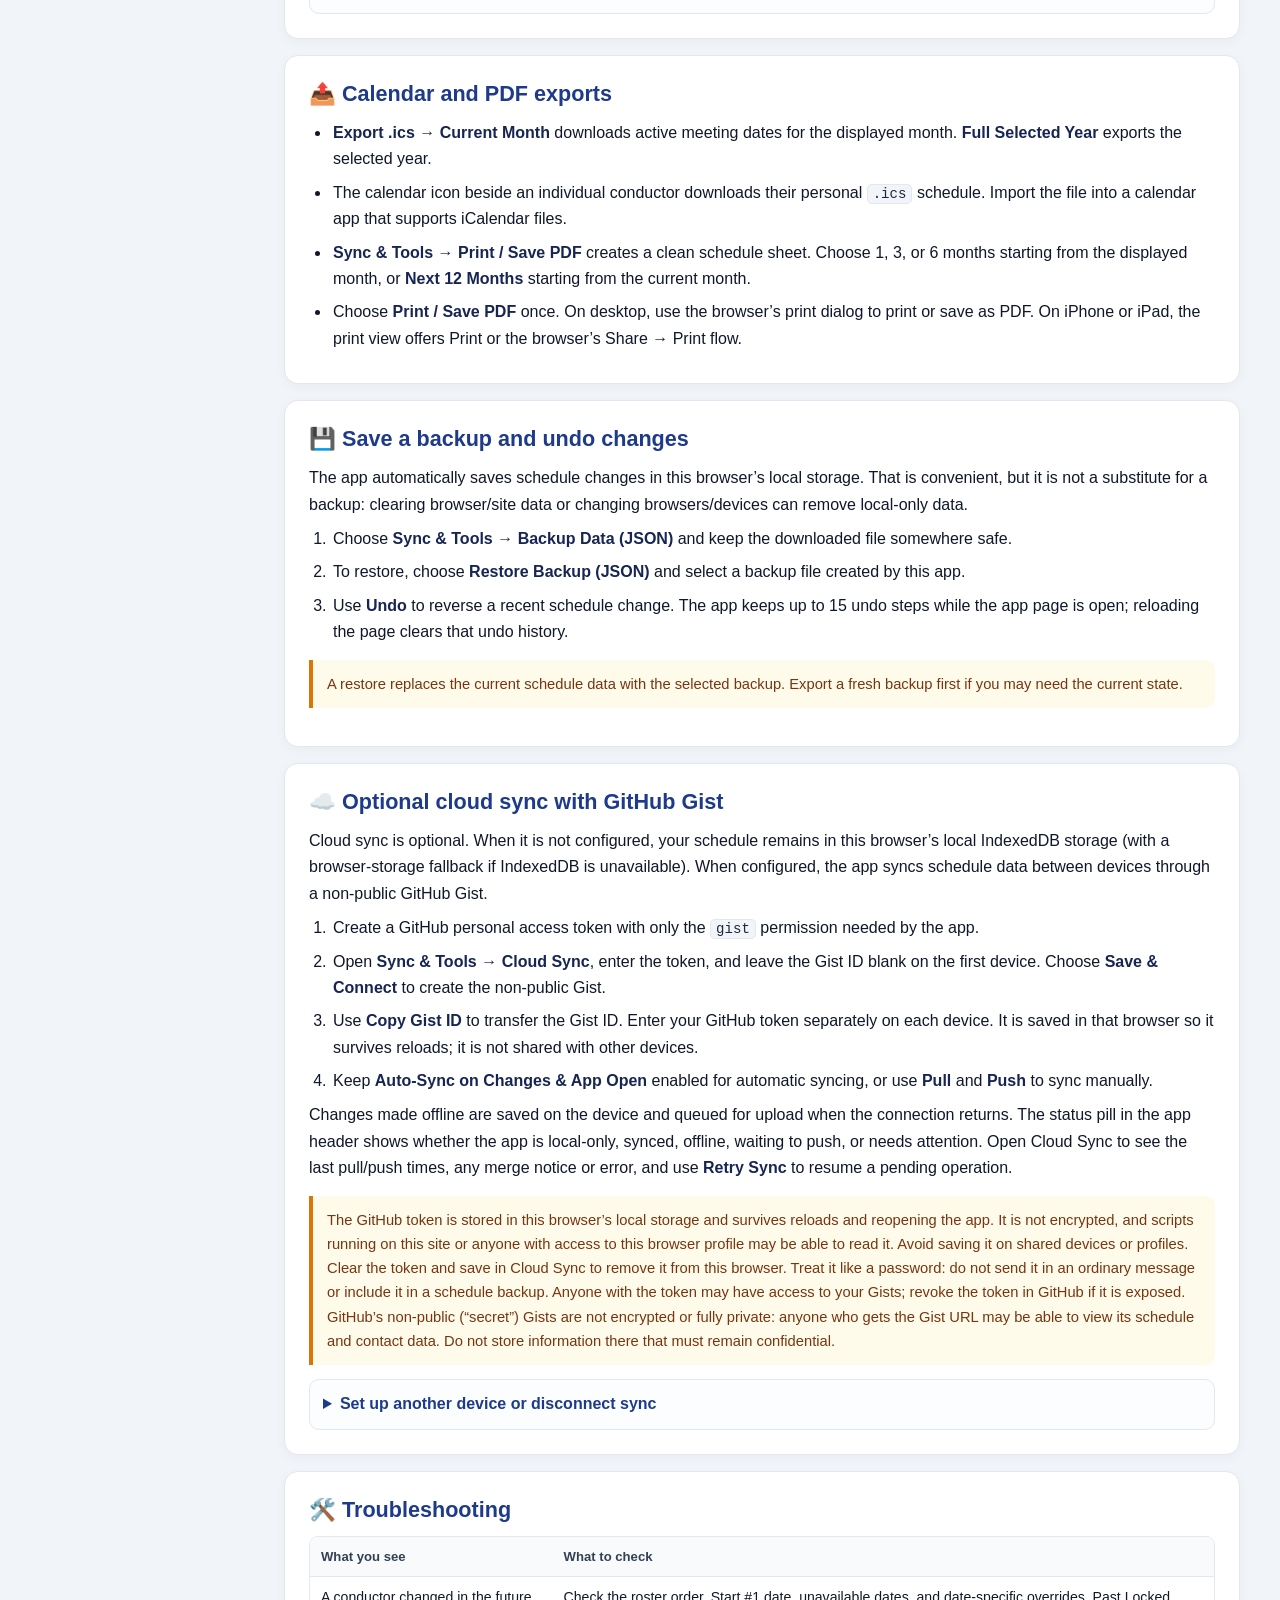
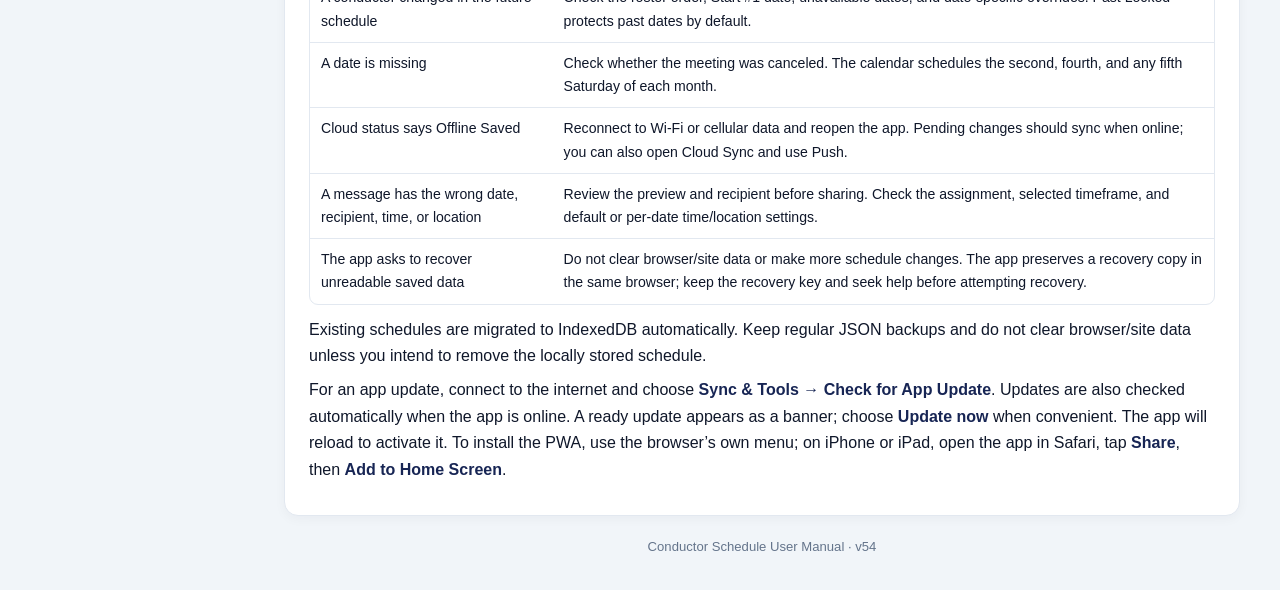
==== commit f370b7c4: "Text & email schedule options adjusted" ====
--- a/manual.html
+++ b/manual.html
@@ -5,7 +5,7 @@
   <meta name="viewport" content="width=device-width, initial-scale=1.0, viewport-fit=cover">
   <meta name="theme-color" content="#f1f5f9">
   <meta name="description" content="How to manage the Conductor Schedule PWA: assignments, roster, reminders, exports, backups, and sync.">
-  <title>Conductor Schedule — User Manual (v53)</title>
+  <title>Conductor Schedule — User Manual (v54)</title>
   <style>
     :root {
       color-scheme: light;
@@ -375,7 +375,7 @@
 <body>
   <header class="top-bar">
     <div class="top-title">
-      <h1>Conductor Schedule <span class="version-badge">MANUAL • v53</span></h1>
+      <h1>Conductor Schedule <span class="version-badge">MANUAL • v54</span></h1>
       <p class="top-subtitle">A practical guide to planning, sharing, and protecting your schedule.</p>
     </div>
     <a href="./index.html" class="back-btn" onclick="if (window.opener) { window.close(); return false; }">← Back to Schedule</a>
@@ -405,7 +405,7 @@
         <h2 id="manual-intro">Keep the schedule clear, balanced, and easy to share.</h2>
         <p>
           Use this guide to set up your rotation, update assignments, track confirmations, and make backups.
-          The manual matches the v53 interface. The app saves changes in this browser automatically; cloud
+          The manual matches the v54 interface. The app saves changes in this browser automatically; cloud
           sync is optional.
         </p>
         <div class="hero-links">
@@ -551,8 +551,11 @@
         <h3>Share all schedules</h3>
         <p>
           Choose <strong>Schedule actions → Share All Schedules</strong>. Select a timeframe (including the next 12 months starting this month) and text or email
-          format. For group text, choose either a single group message or the one-by-one queue, which steps
-          through each conductor. Verify the recipients and message before sharing.
+          format. For group text, choose either one group message or the one-by-one queue. After sending a
+          queued message, return to the app and tap <strong>Next</strong>. Non-Apple browsers use the system
+          share sheet or copy fallback for group texts; add the recipients shown in the To field yourself.
+          The app no longer marks a message sent just because another app opened. After confirming delivery,
+          use <strong>Mark Sent</strong> if you want to update the schedule status.
         </p>
 
         <details class="guide-detail">
@@ -561,7 +564,7 @@
             <ul>
               <li>Edit the preview directly before sharing. <strong>Save as Default</strong> keeps the edited wording for future messages of that type; <strong>Reset Default</strong> restores the built-in wording.</li>
               <li>Templates support tags such as <code>{firstName}</code>, <code>{fullName}</code>, <code>{dates}</code>, <code>{defaultTime}</code>, and <code>{defaultLocation}</code>. Group messages also support <code>{schedules}</code> and <code>{timeframe}</code>.</li>
-              <li>Messaging or sharing actions can update the assignment’s reminder tag. Check the pill after the external app opens and adjust the status if needed; opening another app does not guarantee that the message was sent.</li>
+              <li>Opening Messages, Email, or the share sheet does not confirm delivery. After confirming that you sent the message, use <strong>Mark Sent</strong> to update the assignment’s reminder tag.</li>
               <li>A <strong>Requested Sub</strong> tag records a request; it does not automatically select a replacement. Use Quick Replace or the date selector to change the assignment.</li>
             </ul>
           </div>
@@ -678,7 +681,7 @@
         </p>
       </section>
 
-      <p class="footer-note">Conductor Schedule User Manual · v53</p>
+      <p class="footer-note">Conductor Schedule User Manual · v54</p>
     </main>
   </div>
   <script>
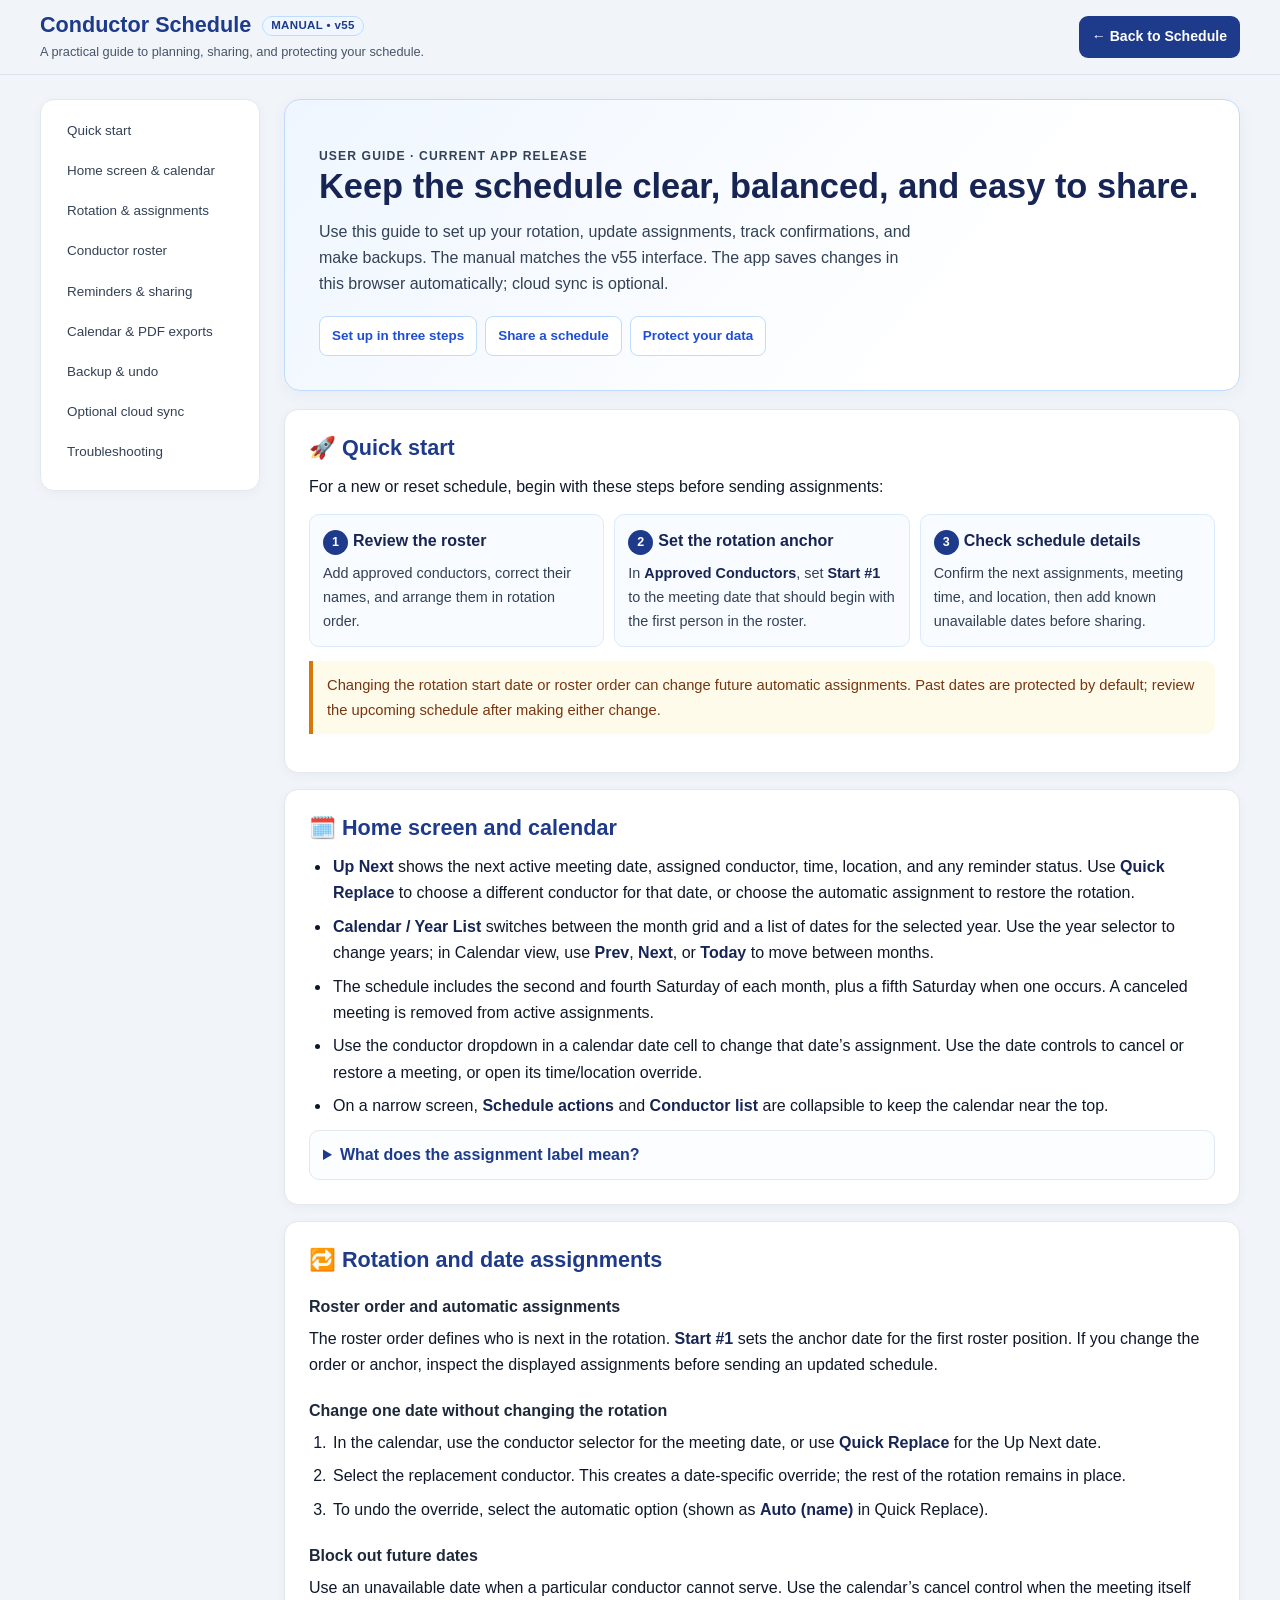
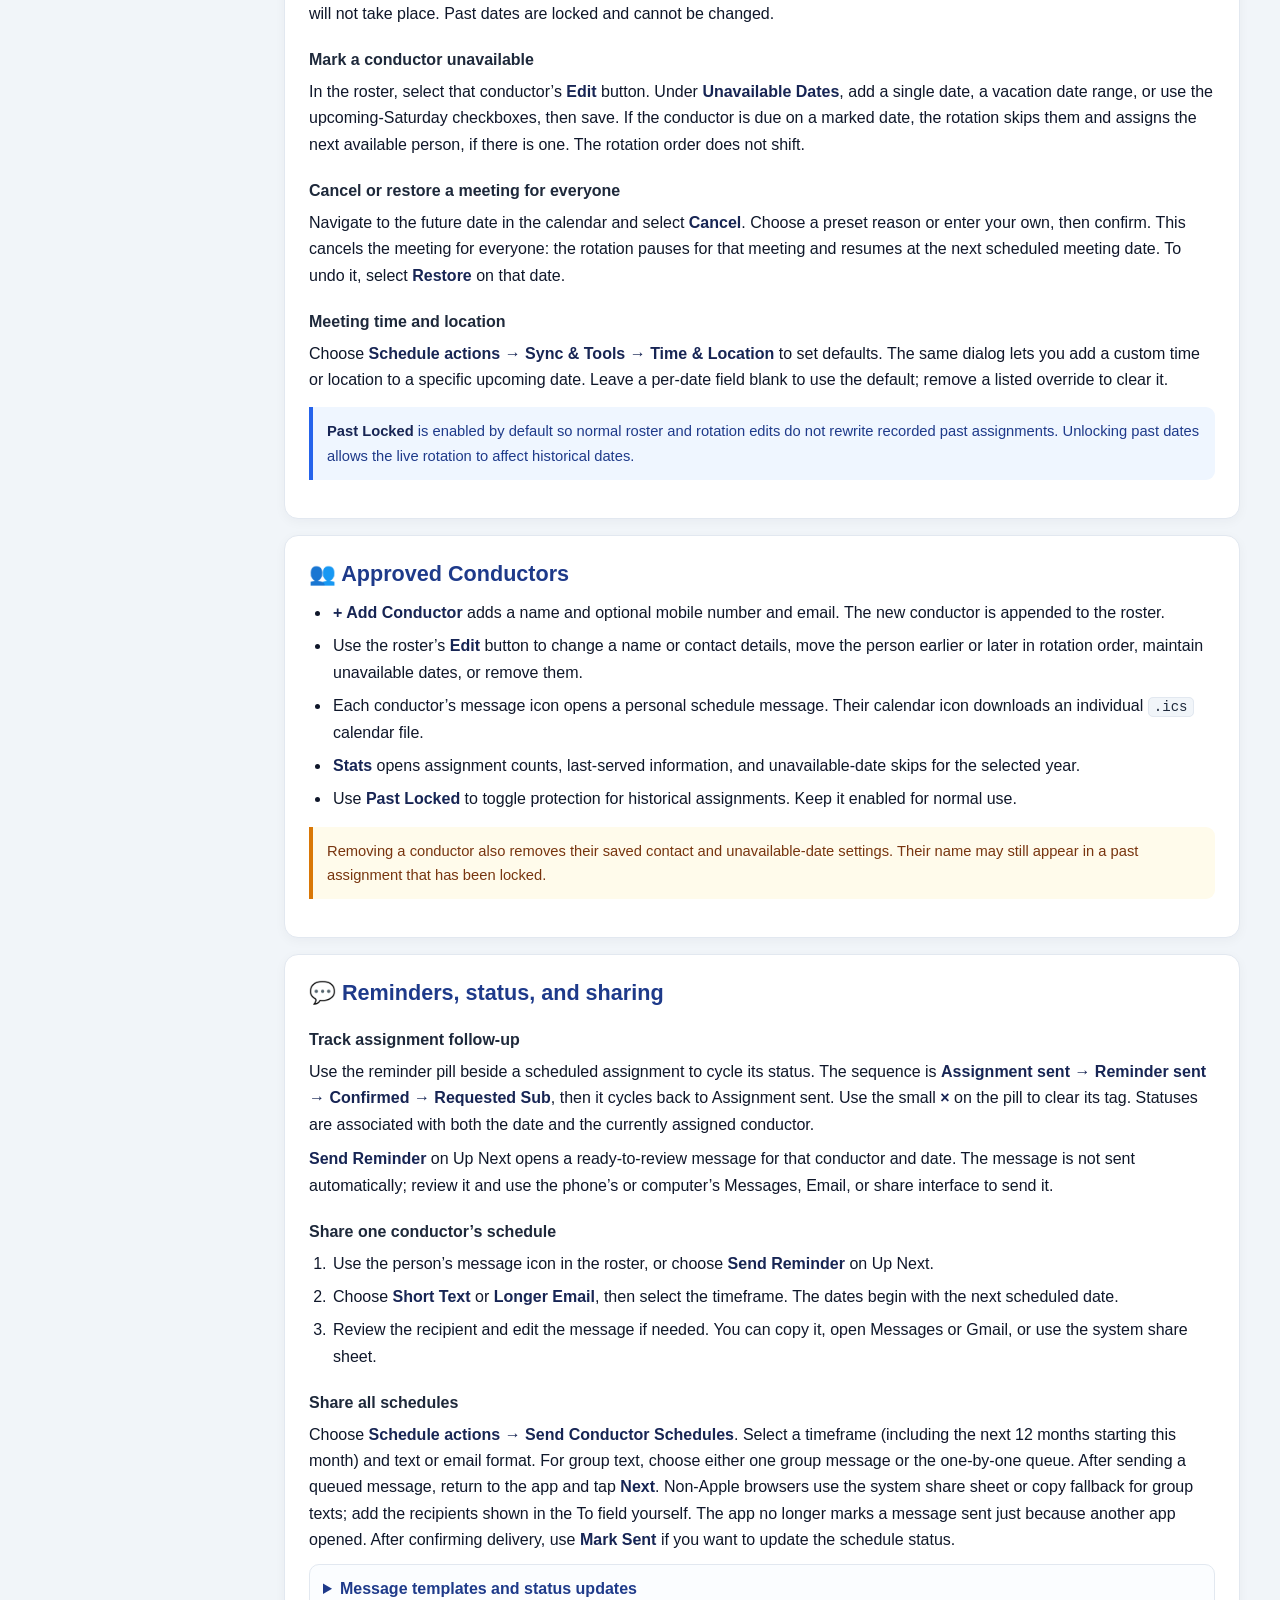
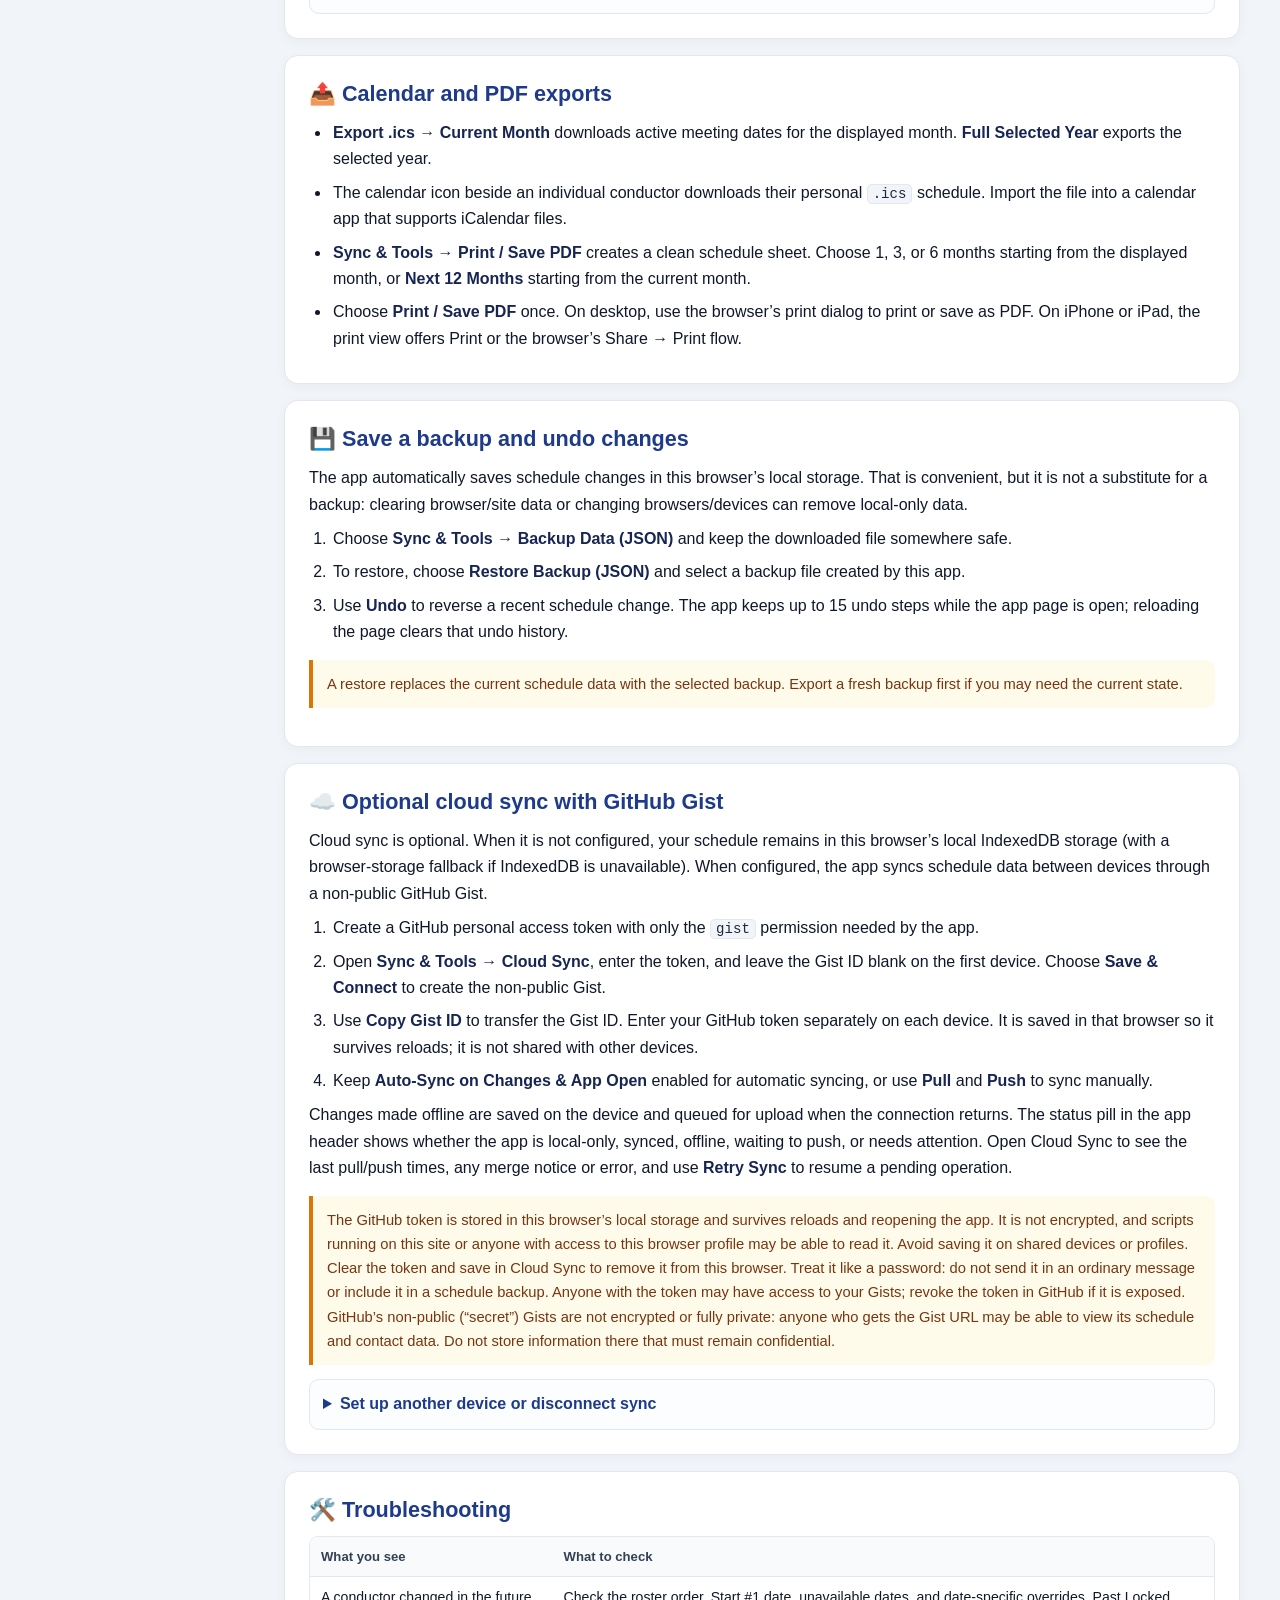
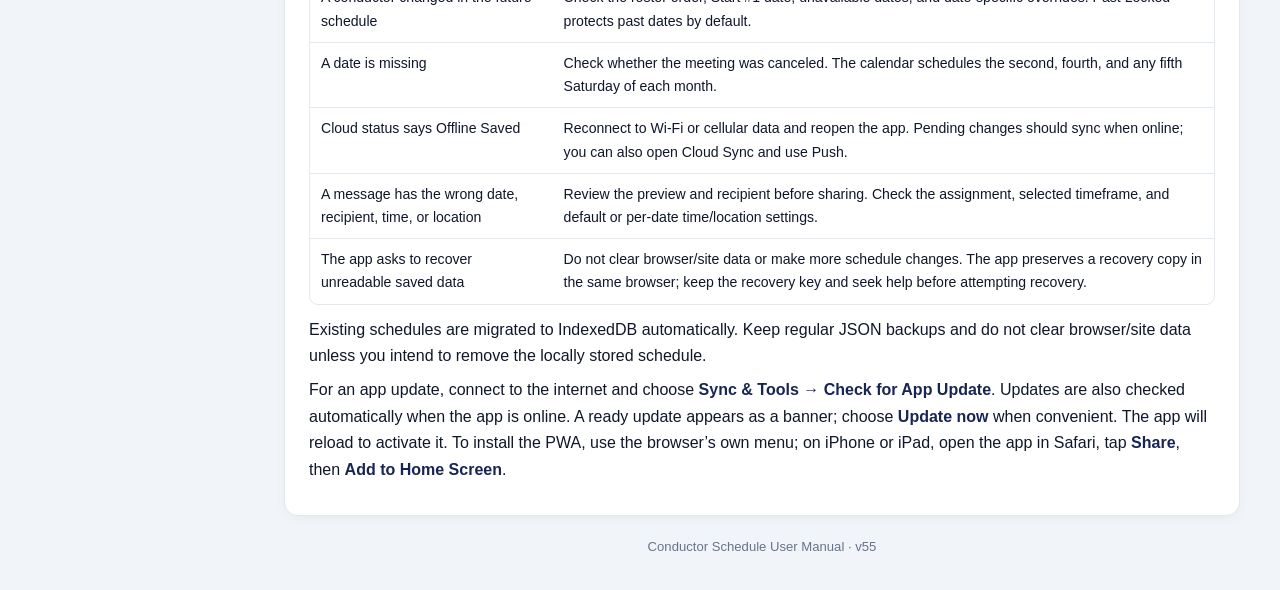
==== commit 383fbc7e: "More text/email options adjustments Also changes button title tp Send Conductor Schedules" ====
--- a/manual.html
+++ b/manual.html
@@ -5,7 +5,7 @@
   <meta name="viewport" content="width=device-width, initial-scale=1.0, viewport-fit=cover">
   <meta name="theme-color" content="#f1f5f9">
   <meta name="description" content="How to manage the Conductor Schedule PWA: assignments, roster, reminders, exports, backups, and sync.">
-  <title>Conductor Schedule — User Manual (v54)</title>
+  <title>Conductor Schedule — User Manual (v55)</title>
   <style>
     :root {
       color-scheme: light;
@@ -375,7 +375,7 @@
 <body>
   <header class="top-bar">
     <div class="top-title">
-      <h1>Conductor Schedule <span class="version-badge">MANUAL • v54</span></h1>
+      <h1>Conductor Schedule <span class="version-badge">MANUAL • v55</span></h1>
       <p class="top-subtitle">A practical guide to planning, sharing, and protecting your schedule.</p>
     </div>
     <a href="./index.html" class="back-btn" onclick="if (window.opener) { window.close(); return false; }">← Back to Schedule</a>
@@ -405,7 +405,7 @@
         <h2 id="manual-intro">Keep the schedule clear, balanced, and easy to share.</h2>
         <p>
           Use this guide to set up your rotation, update assignments, track confirmations, and make backups.
-          The manual matches the v54 interface. The app saves changes in this browser automatically; cloud
+          The manual matches the v55 interface. The app saves changes in this browser automatically; cloud
           sync is optional.
         </p>
         <div class="hero-links">
@@ -545,12 +545,12 @@
         <ol>
           <li>Use the person’s message icon in the roster, or choose <strong>Send Reminder</strong> on Up Next.</li>
           <li>Choose <strong>Short Text</strong> or <strong>Longer Email</strong>, then select the timeframe. The dates begin with the next scheduled date.</li>
-          <li>Review the recipient and edit the message if needed. You can copy it, open Messages or Email, or use the system share sheet.</li>
+          <li>Review the recipient and edit the message if needed. You can copy it, open Messages or Gmail, or use the system share sheet.</li>
         </ol>
 
         <h3>Share all schedules</h3>
         <p>
-          Choose <strong>Schedule actions → Share All Schedules</strong>. Select a timeframe (including the next 12 months starting this month) and text or email
+          Choose <strong>Schedule actions → Send Conductor Schedules</strong>. Select a timeframe (including the next 12 months starting this month) and text or email
           format. For group text, choose either one group message or the one-by-one queue. After sending a
           queued message, return to the app and tap <strong>Next</strong>. Non-Apple browsers use the system
           share sheet or copy fallback for group texts; add the recipients shown in the To field yourself.
@@ -681,7 +681,7 @@
         </p>
       </section>
 
-      <p class="footer-note">Conductor Schedule User Manual · v54</p>
+      <p class="footer-note">Conductor Schedule User Manual · v55</p>
     </main>
   </div>
   <script>
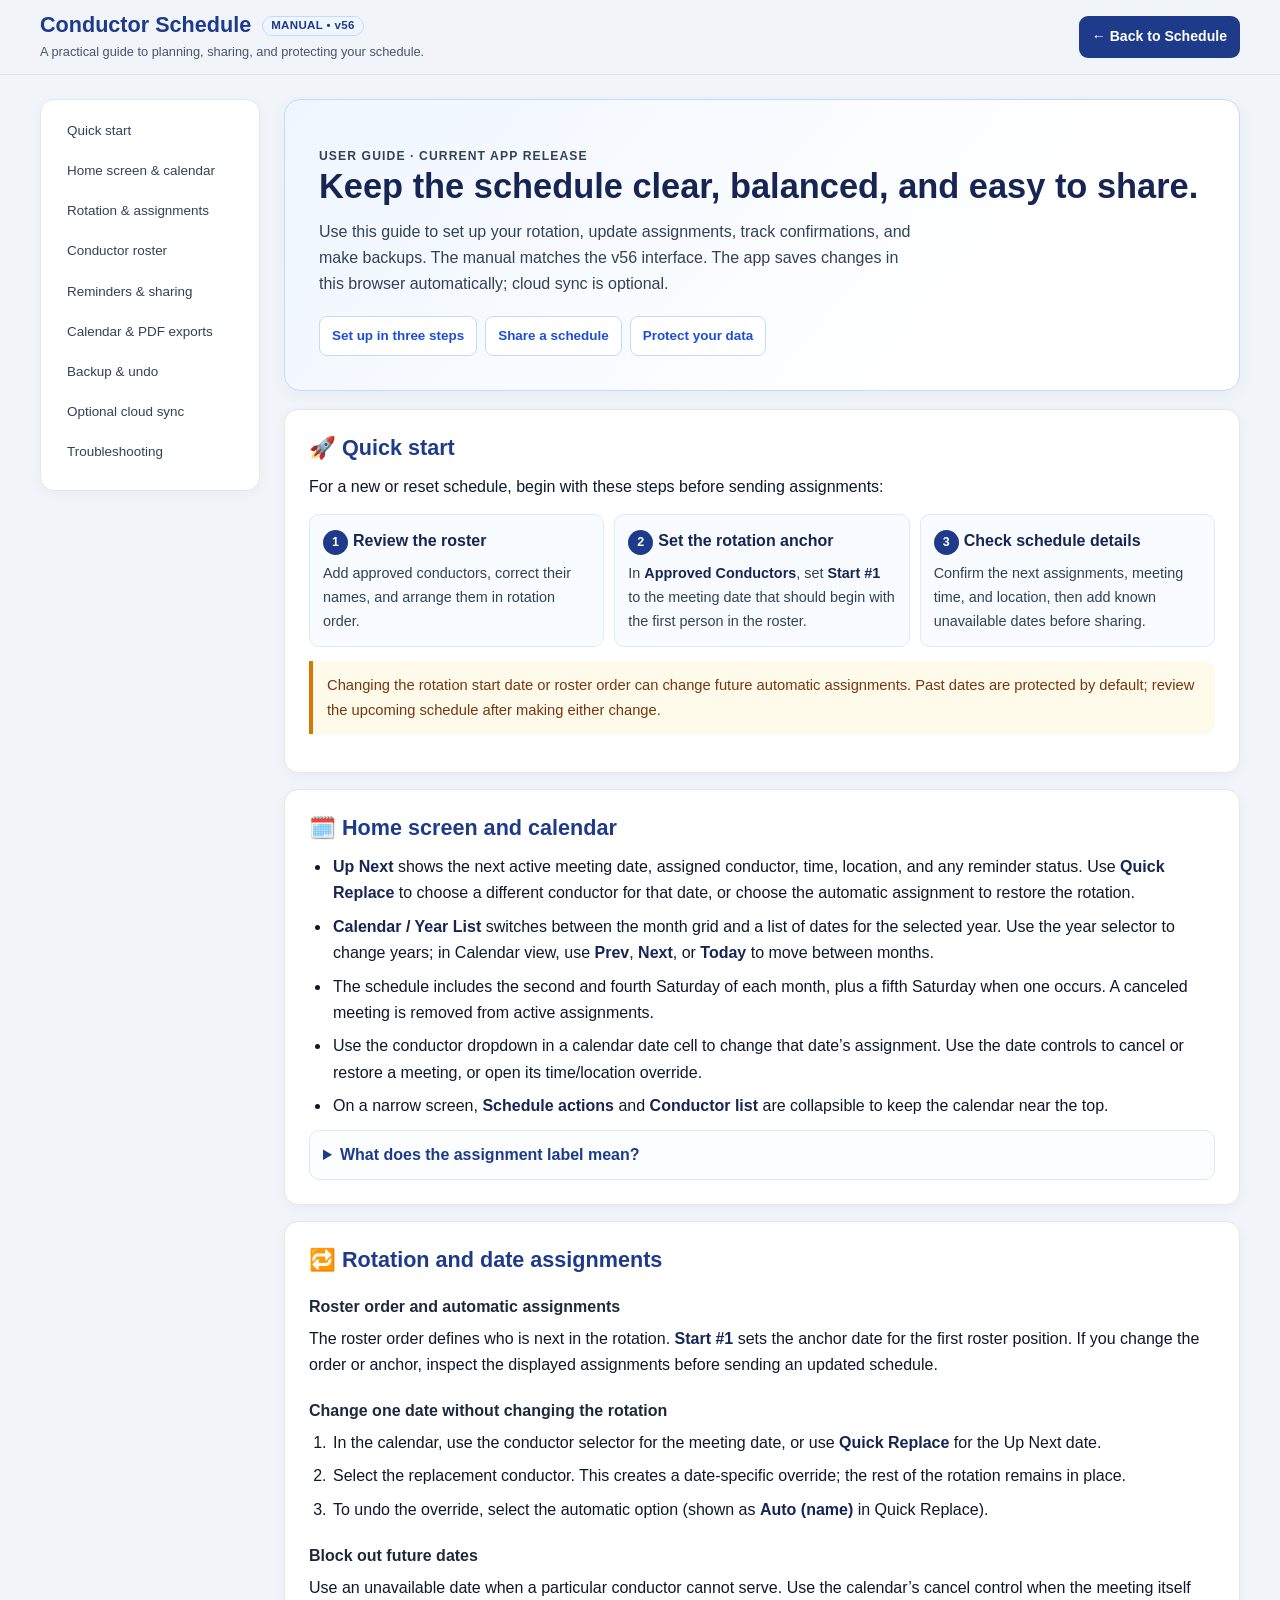
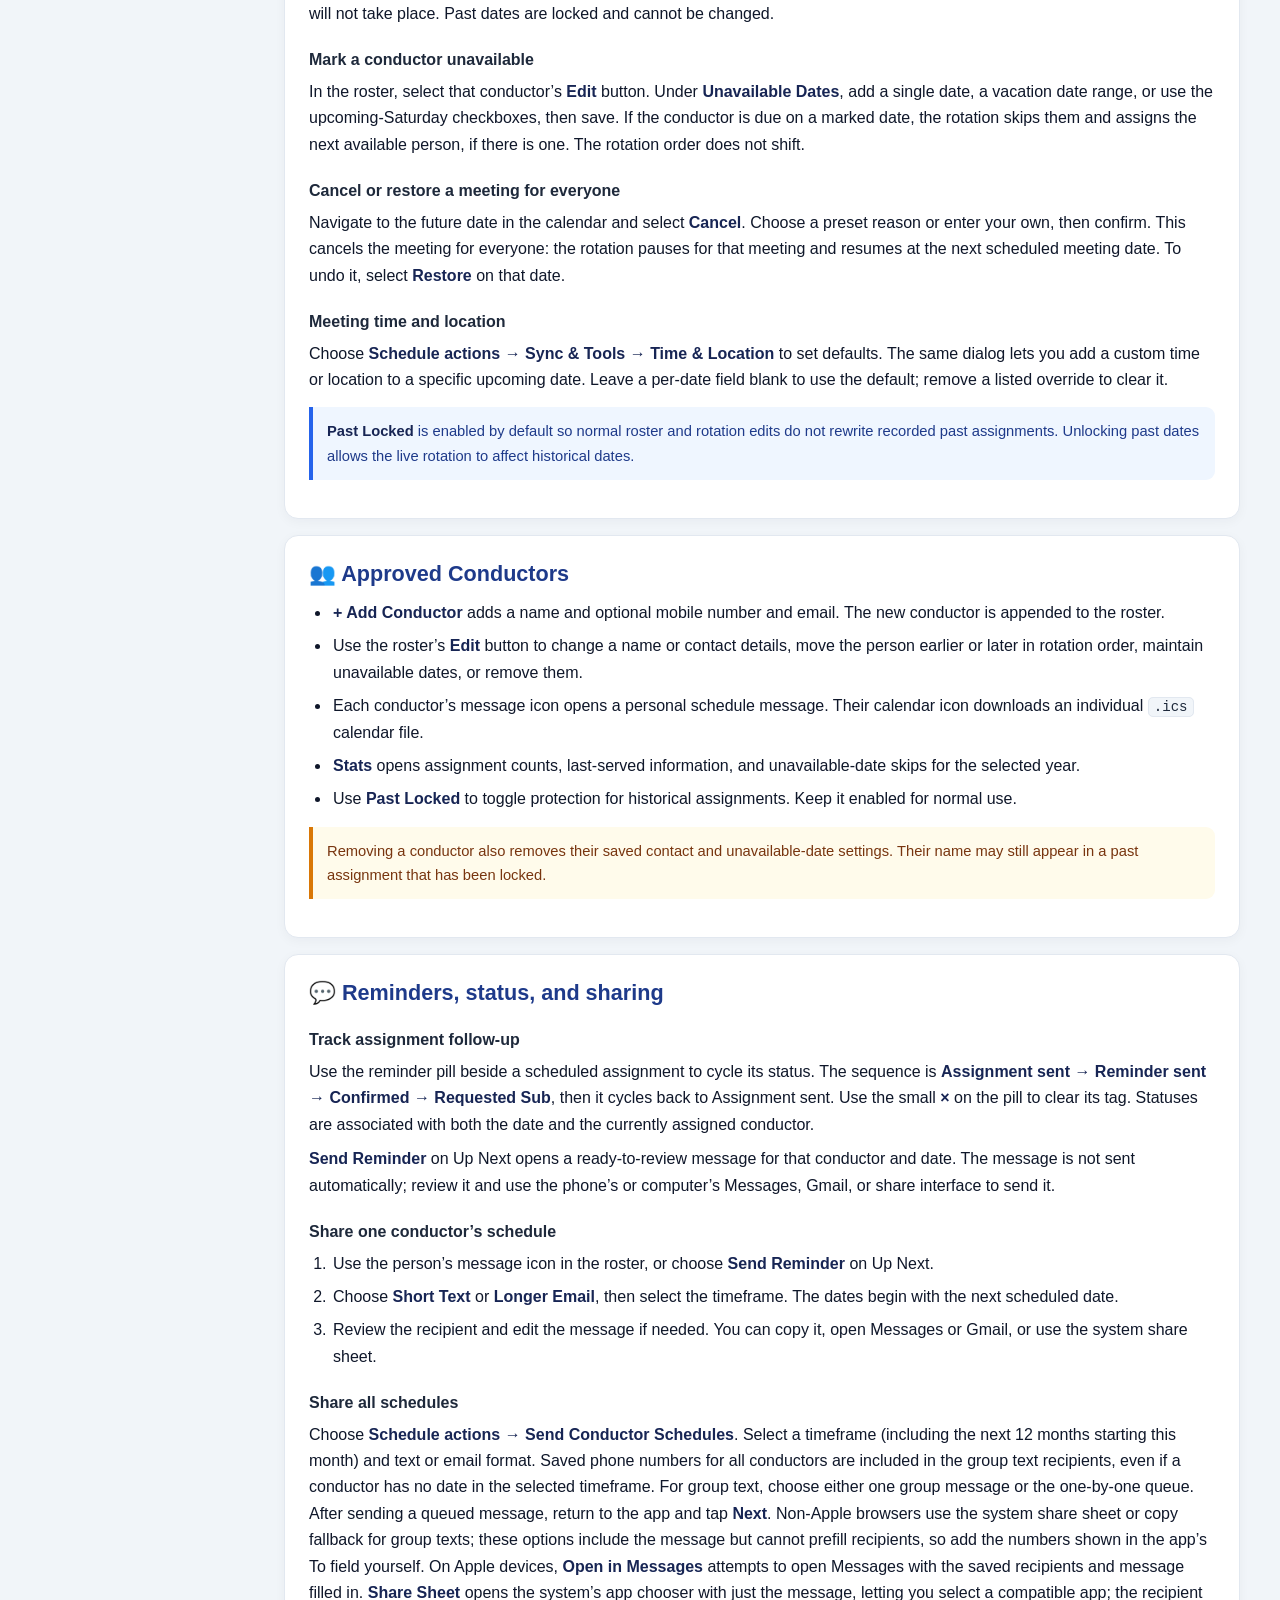
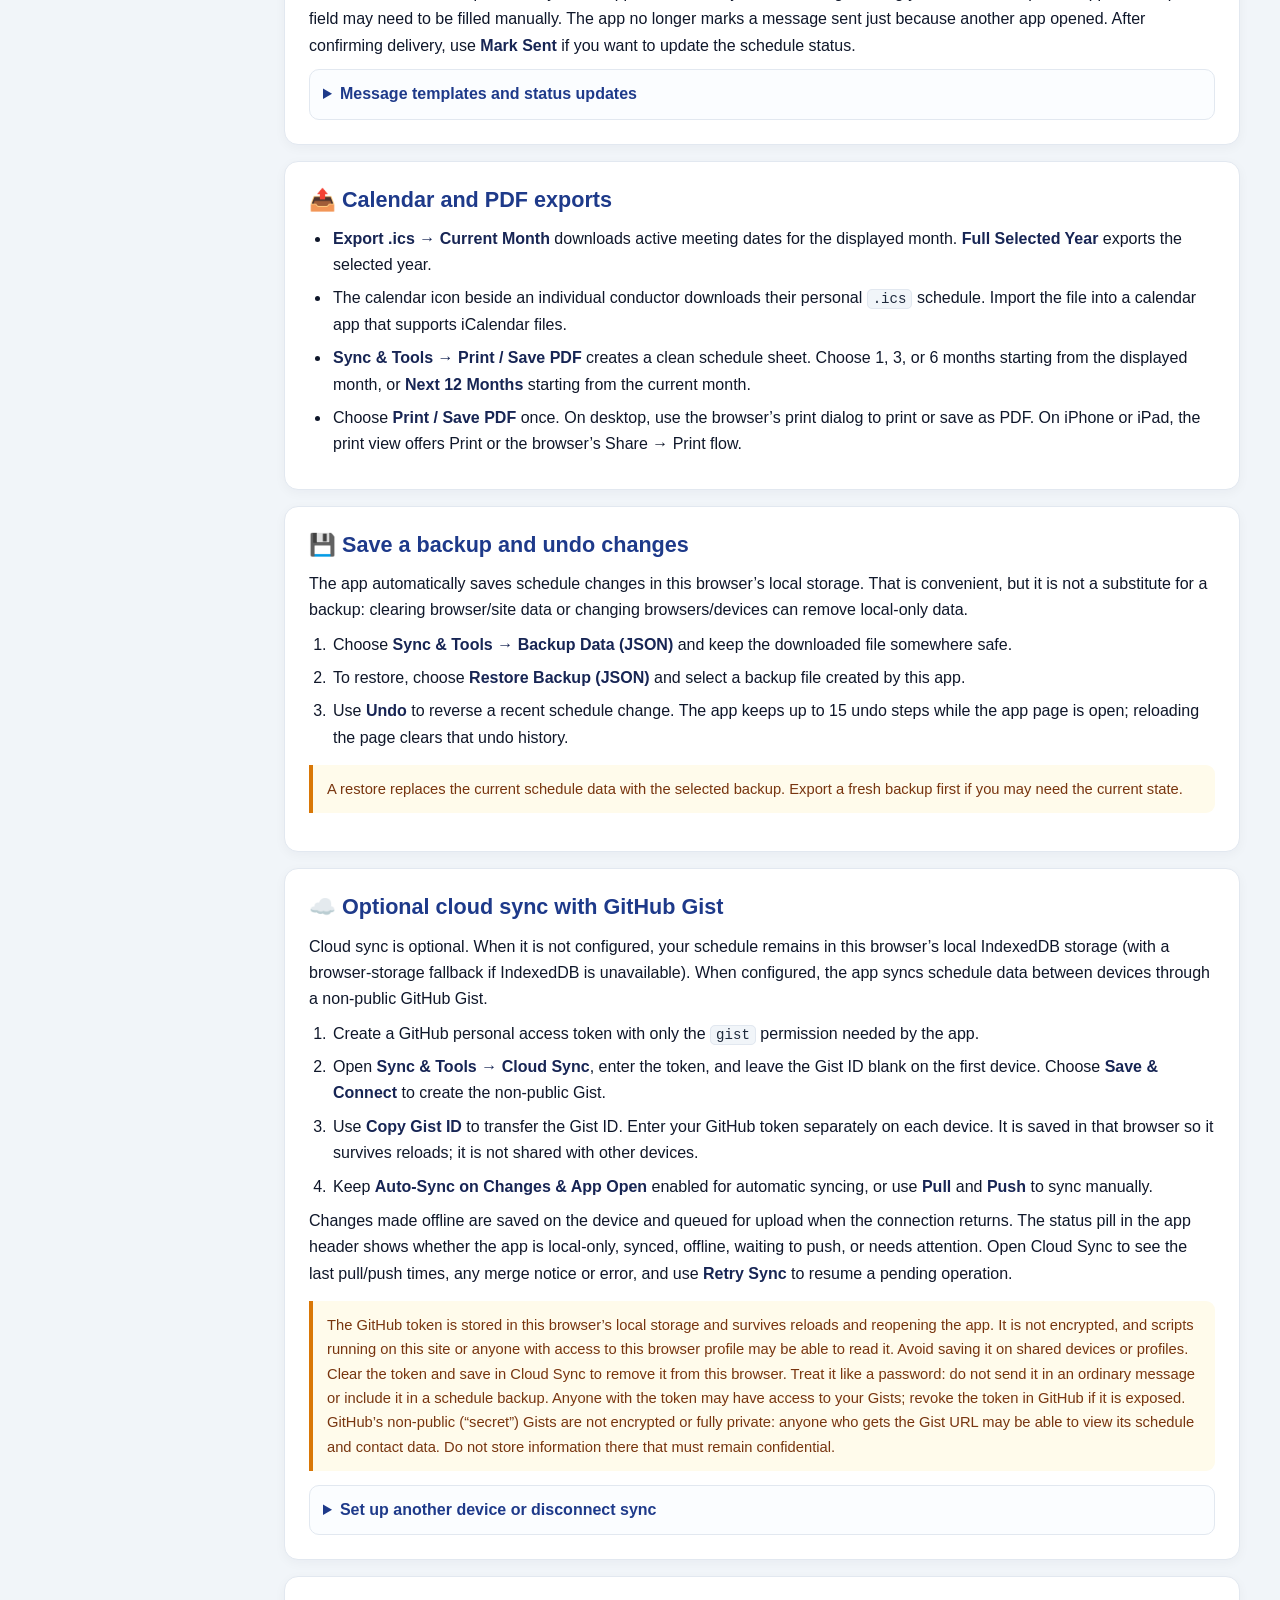
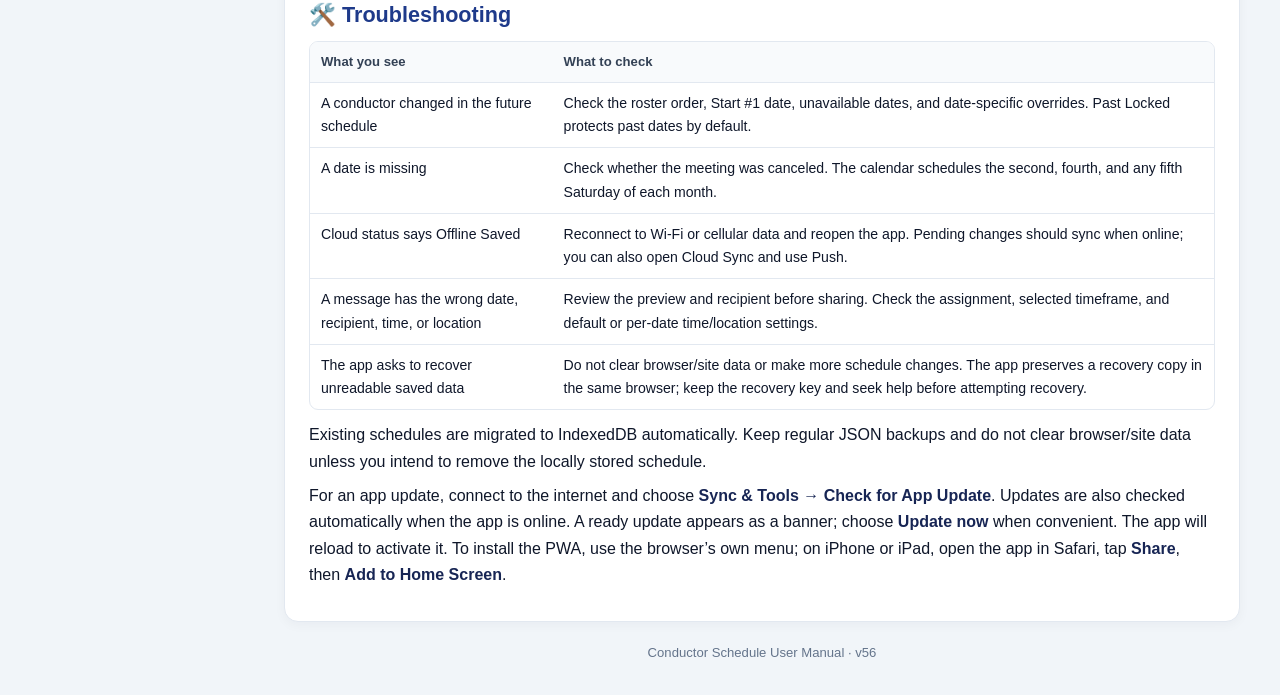
==== commit 7b5d34d7: "Repaired group text issues" ====
--- a/manual.html
+++ b/manual.html
@@ -5,7 +5,7 @@
   <meta name="viewport" content="width=device-width, initial-scale=1.0, viewport-fit=cover">
   <meta name="theme-color" content="#f1f5f9">
   <meta name="description" content="How to manage the Conductor Schedule PWA: assignments, roster, reminders, exports, backups, and sync.">
-  <title>Conductor Schedule — User Manual (v55)</title>
+  <title>Conductor Schedule — User Manual (v56)</title>
   <style>
     :root {
       color-scheme: light;
@@ -375,7 +375,7 @@
 <body>
   <header class="top-bar">
     <div class="top-title">
-      <h1>Conductor Schedule <span class="version-badge">MANUAL • v55</span></h1>
+      <h1>Conductor Schedule <span class="version-badge">MANUAL • v56</span></h1>
       <p class="top-subtitle">A practical guide to planning, sharing, and protecting your schedule.</p>
     </div>
     <a href="./index.html" class="back-btn" onclick="if (window.opener) { window.close(); return false; }">← Back to Schedule</a>
@@ -405,7 +405,7 @@
         <h2 id="manual-intro">Keep the schedule clear, balanced, and easy to share.</h2>
         <p>
           Use this guide to set up your rotation, update assignments, track confirmations, and make backups.
-          The manual matches the v55 interface. The app saves changes in this browser automatically; cloud
+          The manual matches the v56 interface. The app saves changes in this browser automatically; cloud
           sync is optional.
         </p>
         <div class="hero-links">
@@ -537,7 +537,7 @@
         </p>
         <p>
           <strong>Send Reminder</strong> on Up Next opens a ready-to-review message for that conductor and date.
-          The message is not sent automatically; review it and use the phone’s or computer’s Messages, Email, or
+          The message is not sent automatically; review it and use the phone’s or computer’s Messages, Gmail, or
           share interface to send it.
         </p>
 
@@ -551,9 +551,10 @@
         <h3>Share all schedules</h3>
         <p>
           Choose <strong>Schedule actions → Send Conductor Schedules</strong>. Select a timeframe (including the next 12 months starting this month) and text or email
-          format. For group text, choose either one group message or the one-by-one queue. After sending a
+          format. Saved phone numbers for all conductors are included in the group text recipients, even if a conductor has no date in the selected timeframe. For group text, choose either one group message or the one-by-one queue. After sending a
           queued message, return to the app and tap <strong>Next</strong>. Non-Apple browsers use the system
-          share sheet or copy fallback for group texts; add the recipients shown in the To field yourself.
+          share sheet or copy fallback for group texts; these options include the message but cannot prefill recipients, so add the numbers shown in the app’s To field yourself. On Apple devices, <strong>Open in Messages</strong> attempts to open Messages with the saved recipients and message filled in.
+          <strong>Share Sheet</strong> opens the system’s app chooser with just the message, letting you select a compatible app; the recipient field may need to be filled manually.
           The app no longer marks a message sent just because another app opened. After confirming delivery,
           use <strong>Mark Sent</strong> if you want to update the schedule status.
         </p>
@@ -681,7 +682,7 @@
         </p>
       </section>
 
-      <p class="footer-note">Conductor Schedule User Manual · v55</p>
+      <p class="footer-note">Conductor Schedule User Manual · v56</p>
     </main>
   </div>
   <script>
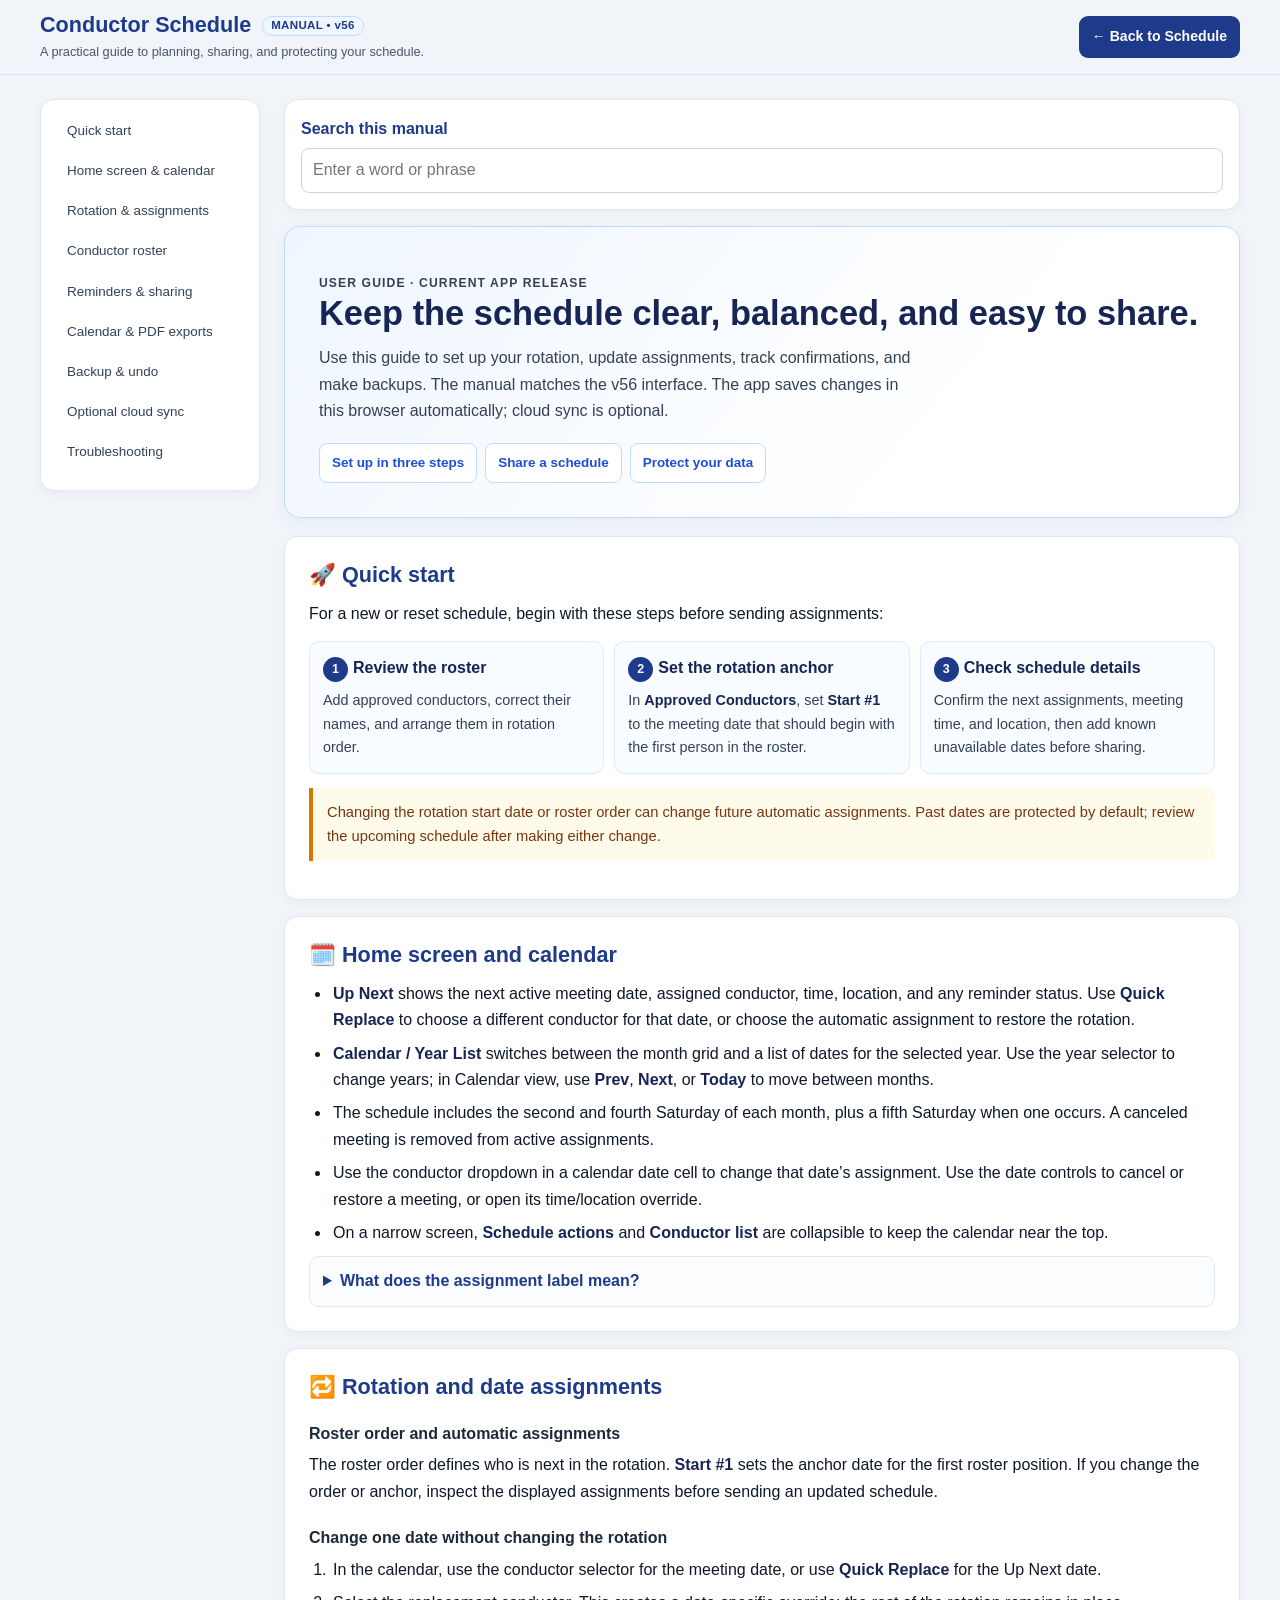
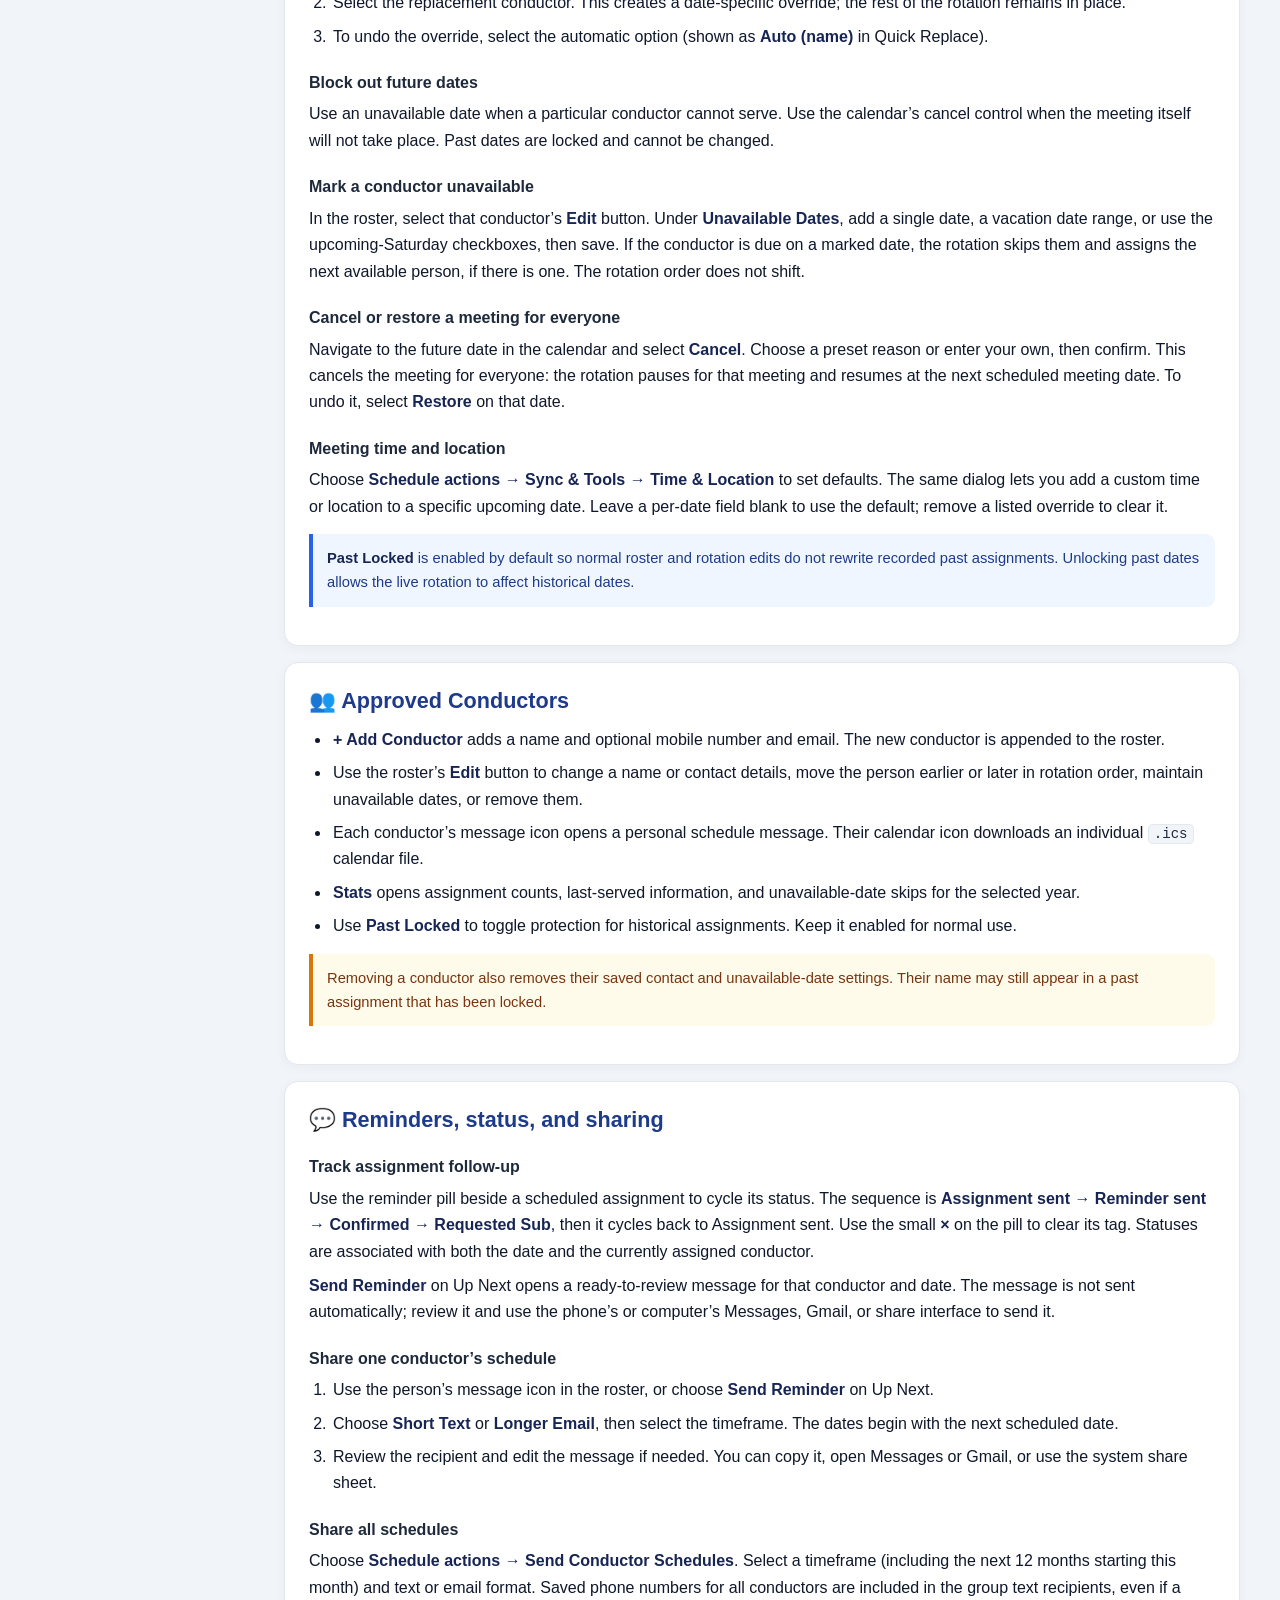
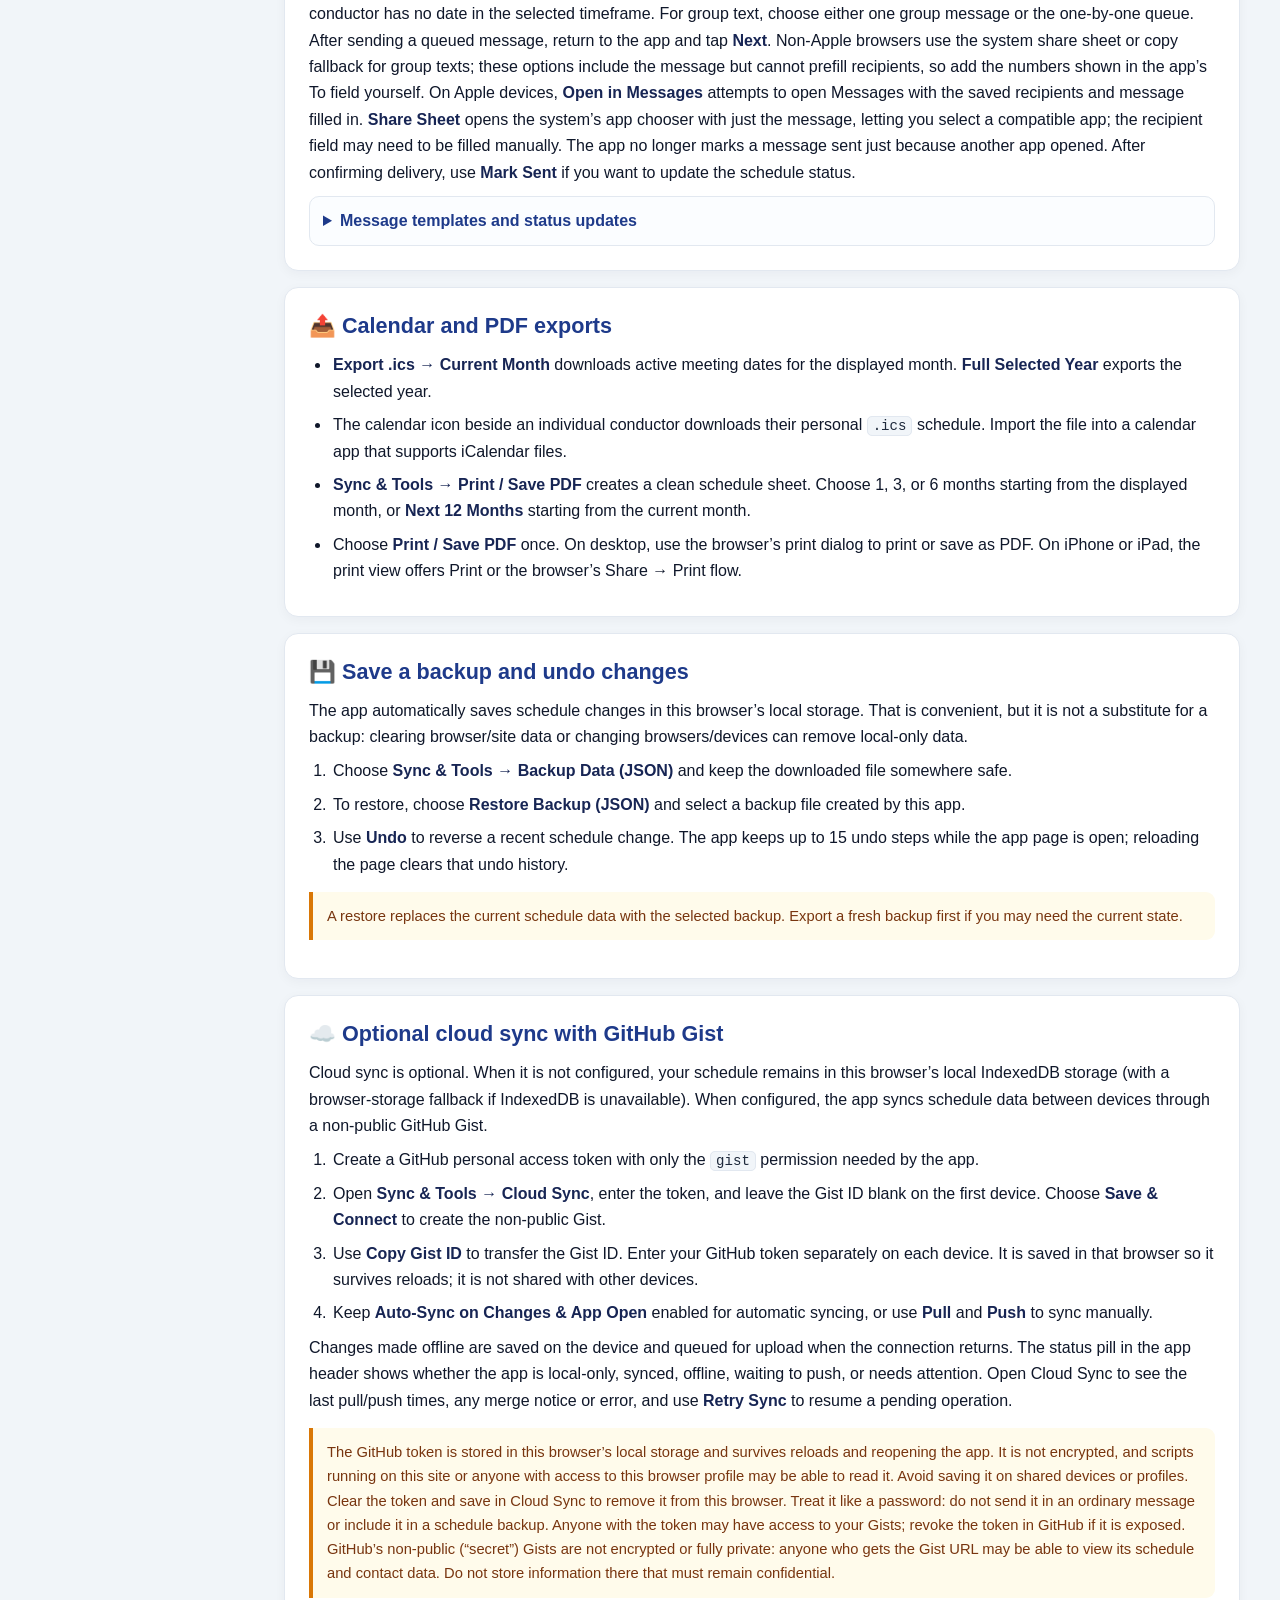
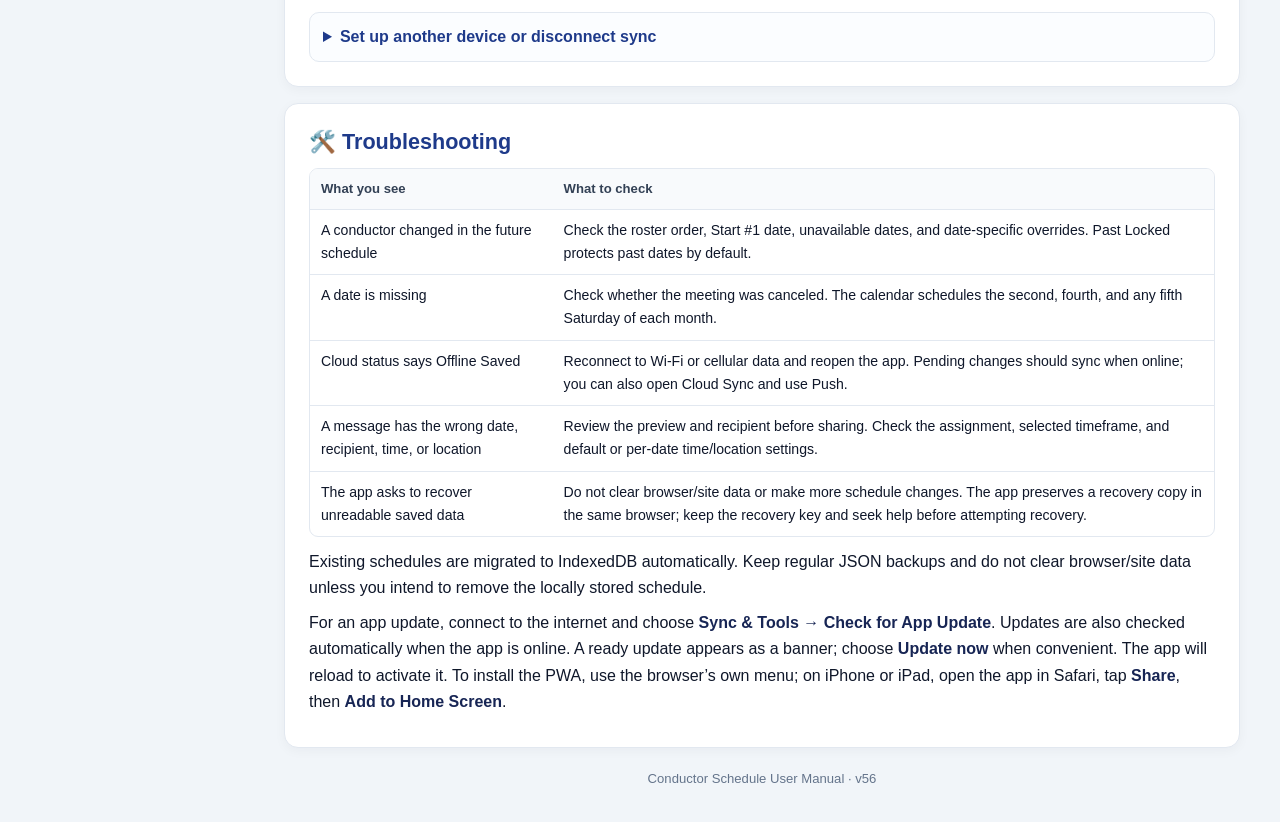
==== commit c02fda91: "Added "Search" feature inside User Manual" ====
--- a/manual.html
+++ b/manual.html
@@ -157,6 +157,72 @@
       font-weight: 600;
     }
 
+    .manual-search {
+      margin-bottom: 16px;
+      padding: 16px;
+      border: 1px solid #e2e8f0;
+      border-radius: 14px;
+      background: var(--surface);
+      box-shadow: 0 3px 12px rgb(15 23 42 / 4%);
+    }
+
+    .manual-search label {
+      display: block;
+      margin-bottom: 6px;
+      color: var(--primary);
+      font-weight: 750;
+    }
+
+    .manual-search-controls {
+      display: flex;
+      gap: 8px;
+    }
+
+    .manual-search input {
+      flex: 1;
+      min-width: 0;
+      min-height: 42px;
+      padding: 8px 11px;
+      border: 1px solid var(--border);
+      border-radius: 8px;
+      background: #fff;
+      color: var(--text);
+      font: inherit;
+    }
+
+    .manual-search input:focus-visible,
+    .manual-search button:focus-visible,
+    .manual-search-results a:focus-visible {
+      outline: 3px solid #60a5fa;
+      outline-offset: 2px;
+    }
+
+    .manual-search button {
+      min-height: 42px;
+      padding: 7px 12px;
+      border: 1px solid var(--border);
+      border-radius: 8px;
+      background: #fff;
+      color: var(--text);
+      font: inherit;
+      font-weight: 700;
+      cursor: pointer;
+    }
+
+    .manual-search-results { margin-top: 10px; }
+    .manual-search-results p { margin: 0 0 7px; color: var(--muted); font-size: 0.88rem; }
+    .manual-search-results ol { display: grid; gap: 6px; margin: 0; padding-left: 22px; }
+    .manual-search-results li { margin: 0; padding-left: 2px; }
+    .manual-search-results a { font-weight: 700; }
+    .manual-search-results span { display: block; color: #475569; font-size: 0.84rem; font-weight: 400; }
+    .manual-search-hit {
+      scroll-margin-top: 92px;
+      border-radius: 4px;
+      background: #fffbeb;
+      outline: 2px solid #f59e0b;
+      outline-offset: 3px;
+    }
+
     @media (min-width: 761px) {
       .contents-disclosure[open] > .contents-summary { display: none; }
       .contents-disclosure:not([open]) > .contents-summary { display: flex; }
@@ -351,6 +417,7 @@
       .contents a { min-height: 38px; display: flex; align-items: center; }
       .steps { grid-template-columns: 1fr; }
       .section-card { scroll-margin-top: 76px; }
+      .manual-search-hit { scroll-margin-top: 76px; }
     }
 
     @media (max-width: 420px) {
@@ -400,6 +467,18 @@
     </nav>
 
     <main>
+      <section class="manual-search" aria-labelledby="manual-search-label">
+        <label id="manual-search-label" for="manualSearchInput">Search this manual</label>
+        <div class="manual-search-controls">
+          <input id="manualSearchInput" type="search" placeholder="Enter a word or phrase" autocomplete="off">
+          <button id="clearManualSearch" type="button" hidden>Clear</button>
+        </div>
+        <div id="manualSearchResults" class="manual-search-results" hidden>
+          <p id="manualSearchStatus" role="status" aria-live="polite"></p>
+          <ol id="manualSearchResultList"></ol>
+        </div>
+      </section>
+
       <section class="hero" aria-labelledby="manual-intro">
         <p class="eyebrow">User guide · Current app release</p>
         <h2 id="manual-intro">Keep the schedule clear, balanced, and easy to share.</h2>
@@ -689,6 +768,78 @@
     if (window.matchMedia("(max-width: 760px)").matches) {
       document.getElementById("contentsDisclosure").open = false;
     }
+
+    const manualSearchInput = document.getElementById("manualSearchInput");
+    const clearManualSearch = document.getElementById("clearManualSearch");
+    const manualSearchResults = document.getElementById("manualSearchResults");
+    const manualSearchStatus = document.getElementById("manualSearchStatus");
+    const manualSearchResultList = document.getElementById("manualSearchResultList");
+    const manualSearchTargets = document.querySelectorAll(
+      "main .hero h2, main .hero p, main .section-card h2, main .section-card h3, " +
+      "main .section-card p, main .section-card li, main .section-card summary, main .section-card td"
+    );
+    let activeSearchMatches = [];
+    let nextSearchTargetId = 0;
+
+    function normalizeSearchText(text) {
+      return text.replace(/\s+/g, " ").trim().toLowerCase();
+    }
+
+    function updateManualSearch() {
+      activeSearchMatches.forEach((target) => target.classList.remove("manual-search-hit"));
+      activeSearchMatches = [];
+      manualSearchResultList.replaceChildren();
+
+      const query = normalizeSearchText(manualSearchInput.value);
+      clearManualSearch.hidden = query.length === 0;
+      manualSearchResults.hidden = query.length === 0;
+      if (!query) return;
+
+      const matches = Array.from(manualSearchTargets).filter((target) =>
+        normalizeSearchText(target.textContent).includes(query)
+      );
+
+      if (matches.length === 0) {
+        manualSearchStatus.textContent = "No matches found. Try another word or phrase.";
+        return;
+      }
+
+      const topics = new Set();
+      matches.forEach((target) => {
+        target.classList.add("manual-search-hit");
+        activeSearchMatches.push(target);
+
+        const section = target.closest(".section-card");
+        const heading = section
+          ? section.querySelector("h2").textContent.trim()
+          : "Introduction";
+        topics.add(heading);
+
+        if (!target.id) {
+          nextSearchTargetId += 1;
+          target.id = `manual-search-hit-${nextSearchTargetId}`;
+        }
+
+        const item = document.createElement("li");
+        const link = document.createElement("a");
+        const excerpt = document.createElement("span");
+        link.href = `#${target.id}`;
+        link.textContent = heading;
+        excerpt.textContent = target.textContent.replace(/\s+/g, " ").trim();
+        item.append(link, excerpt);
+        manualSearchResultList.append(item);
+      });
+
+      manualSearchStatus.textContent =
+        `${matches.length} matching passages in ${topics.size} ${topics.size === 1 ? "topic" : "topics"}.`;
+    }
+
+    manualSearchInput.addEventListener("input", updateManualSearch);
+    clearManualSearch.addEventListener("click", () => {
+      manualSearchInput.value = "";
+      updateManualSearch();
+      manualSearchInput.focus();
+    });
   </script>
 </body>
 </html>
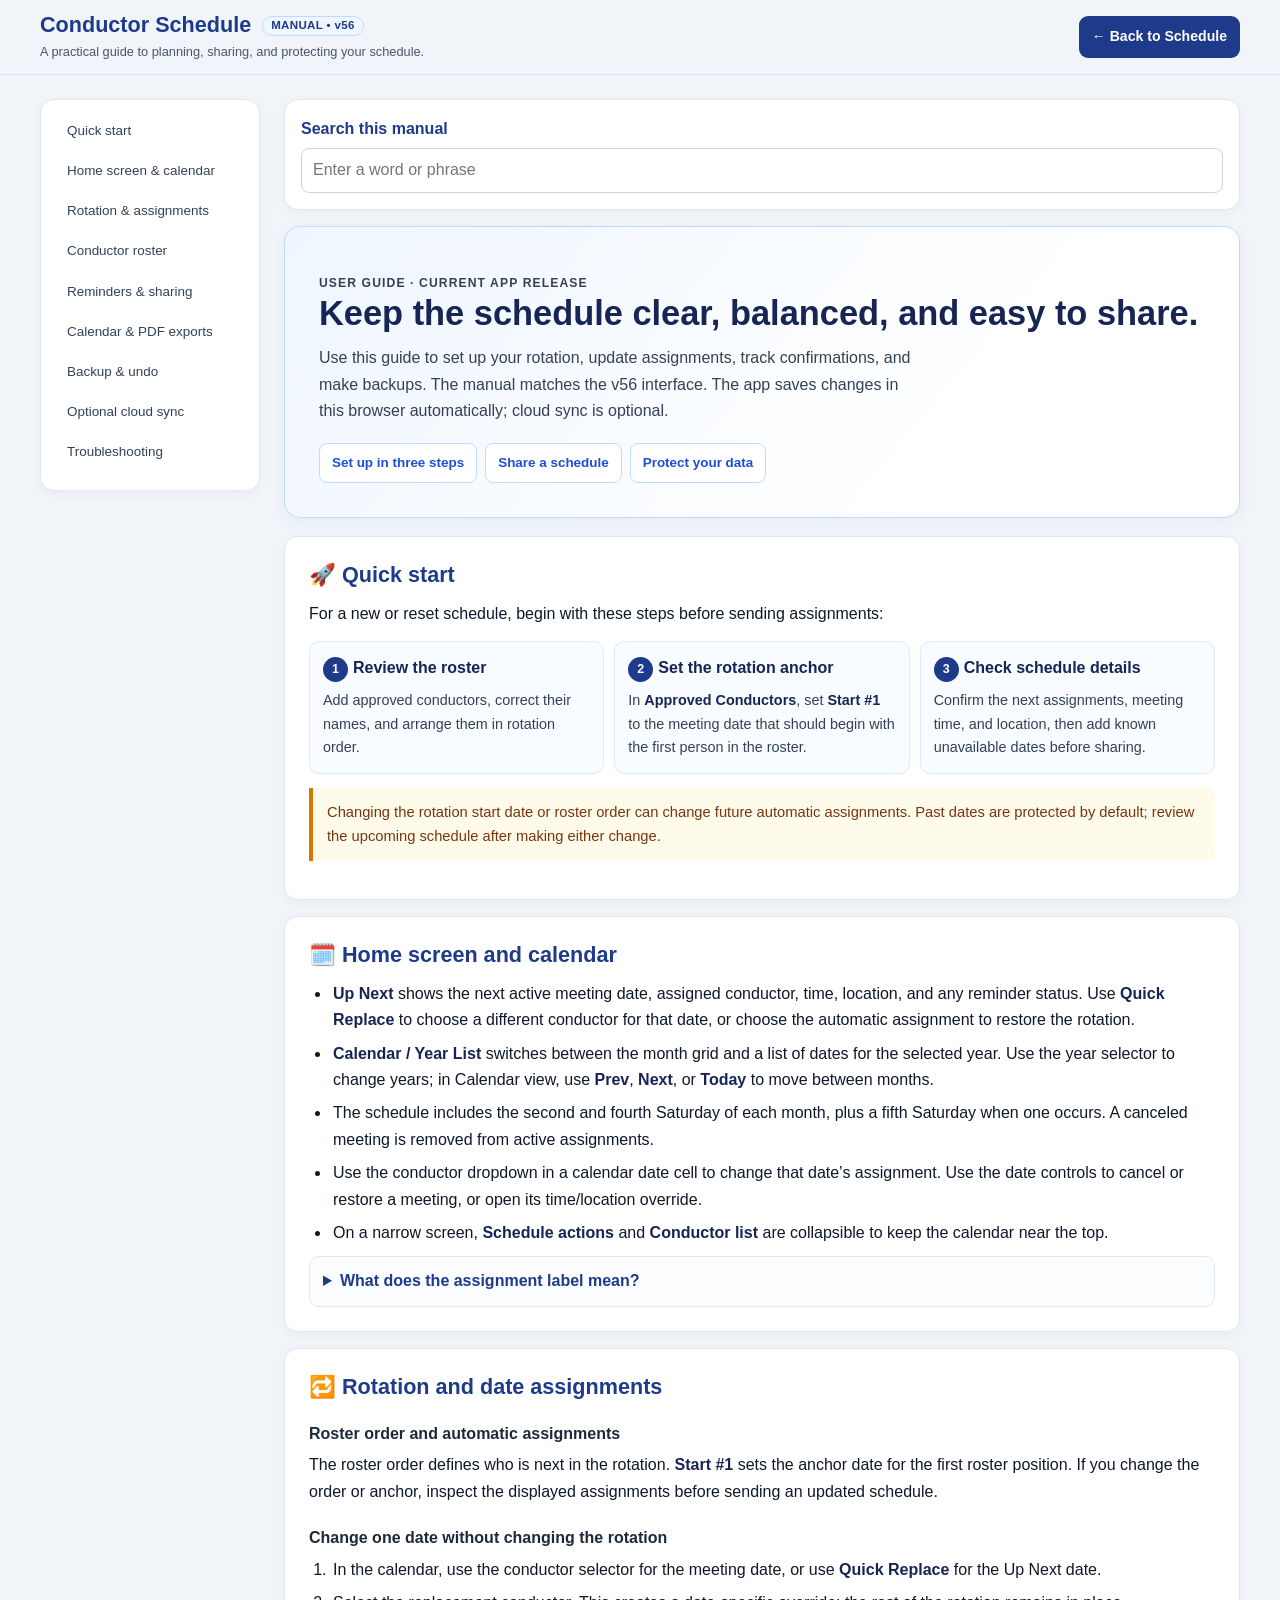
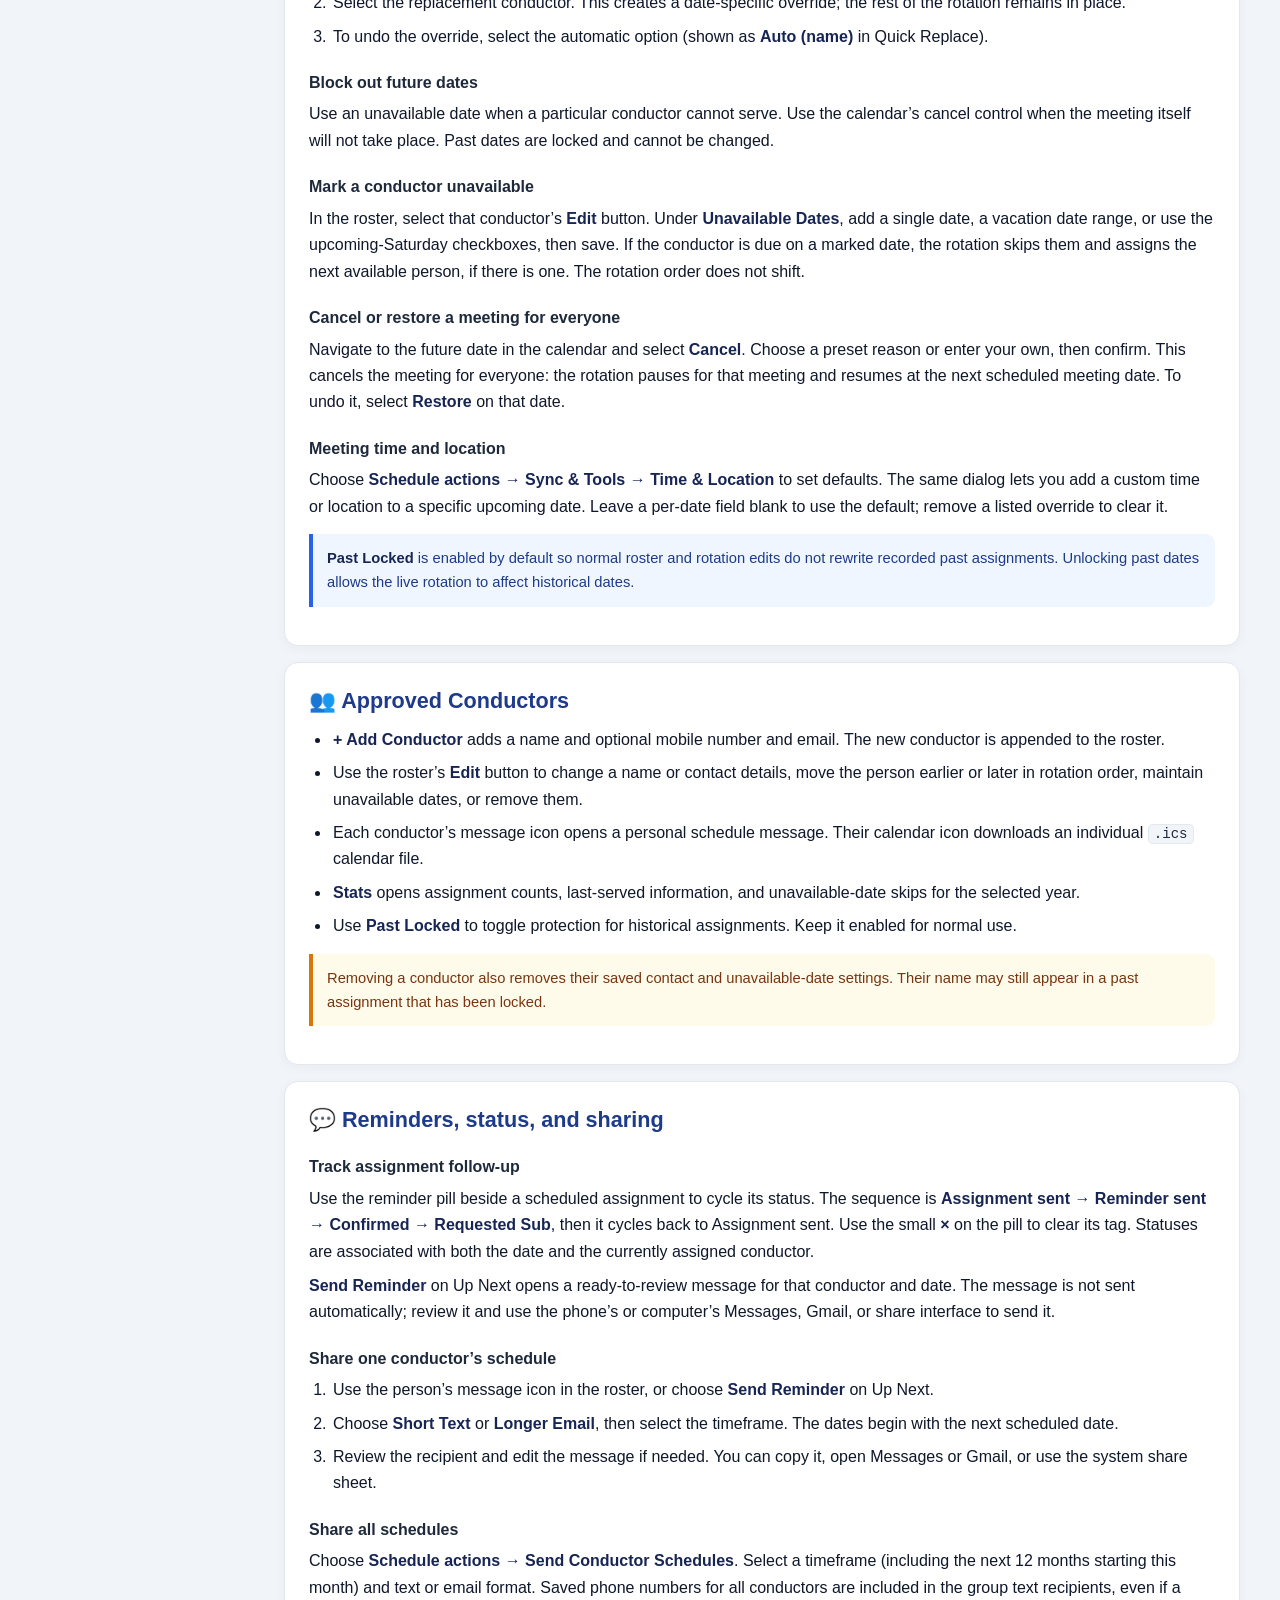
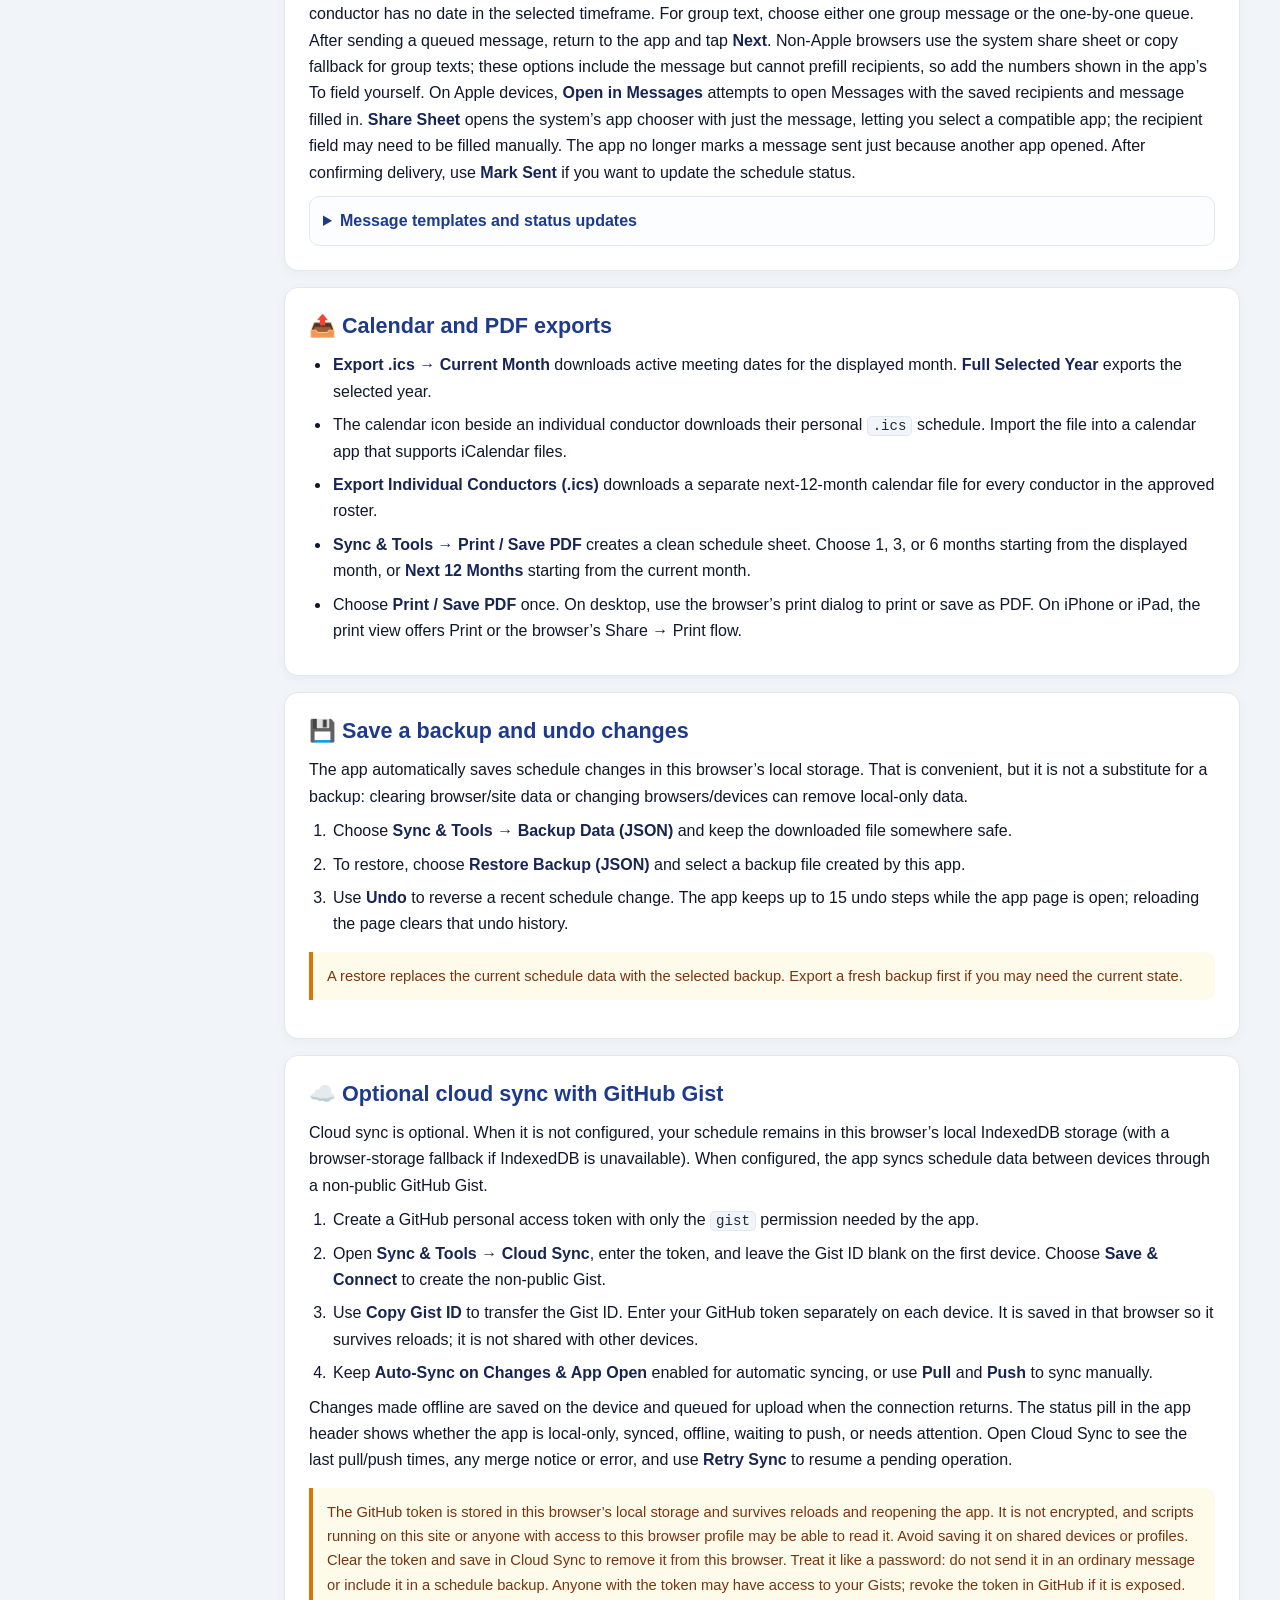
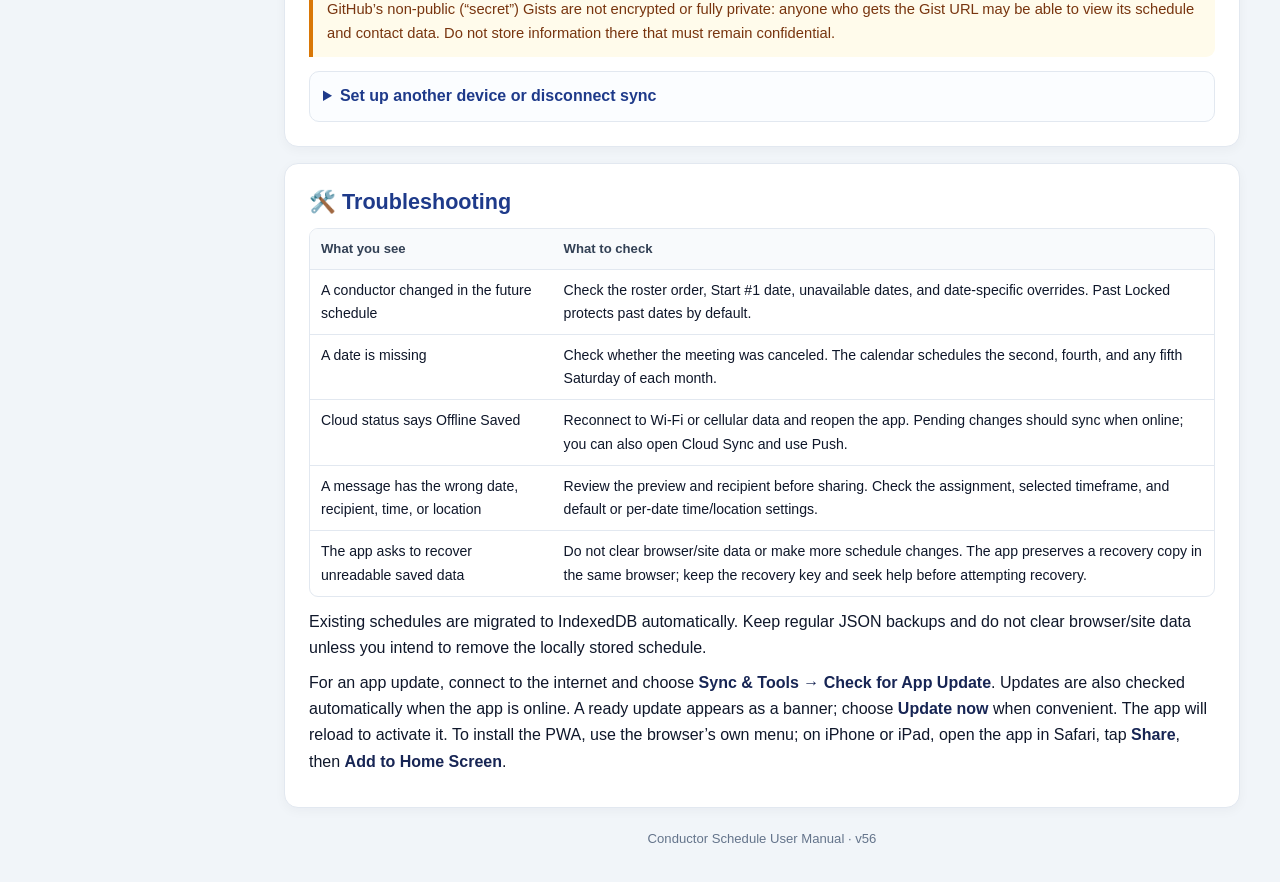
==== commit a9ac3b56: "Adjusted .ics exports" ====
--- a/manual.html
+++ b/manual.html
@@ -643,7 +643,7 @@
           <div>
             <ul>
               <li>Edit the preview directly before sharing. <strong>Save as Default</strong> keeps the edited wording for future messages of that type; <strong>Reset Default</strong> restores the built-in wording.</li>
-              <li>Templates support tags such as <code>{firstName}</code>, <code>{fullName}</code>, <code>{dates}</code>, <code>{defaultTime}</code>, and <code>{defaultLocation}</code>. Group messages also support <code>{schedules}</code> and <code>{timeframe}</code>.</li>
+              <li>Individual templates support <code>{firstName}</code>, <code>{fullName}</code> (or <code>{name}</code>), <code>{dates}</code>, <code>{defaultTime}</code>, and <code>{defaultLocation}</code>. Group messages also support <code>{schedules}</code> and <code>{timeframe}</code>.</li>
               <li>Opening Messages, Email, or the share sheet does not confirm delivery. After confirming that you sent the message, use <strong>Mark Sent</strong> to update the assignment’s reminder tag.</li>
               <li>A <strong>Requested Sub</strong> tag records a request; it does not automatically select a replacement. Use Quick Replace or the date selector to change the assignment.</li>
             </ul>
@@ -656,6 +656,7 @@
         <ul>
           <li><strong>Export .ics → Current Month</strong> downloads active meeting dates for the displayed month. <strong>Full Selected Year</strong> exports the selected year.</li>
           <li>The calendar icon beside an individual conductor downloads their personal <code>.ics</code> schedule. Import the file into a calendar app that supports iCalendar files.</li>
+          <li><strong>Export Individual Conductors (.ics)</strong> downloads a separate next-12-month calendar file for every conductor in the approved roster.</li>
           <li><strong>Sync &amp; Tools → Print / Save PDF</strong> creates a clean schedule sheet. Choose 1, 3, or 6 months starting from the displayed month, or <strong>Next 12 Months</strong> starting from the current month.</li>
           <li>Choose <strong>Print / Save PDF</strong> once. On desktop, use the browser’s print dialog to print or save as PDF. On iPhone or iPad, the print view offers Print or the browser’s Share → Print flow.</li>
         </ul>
